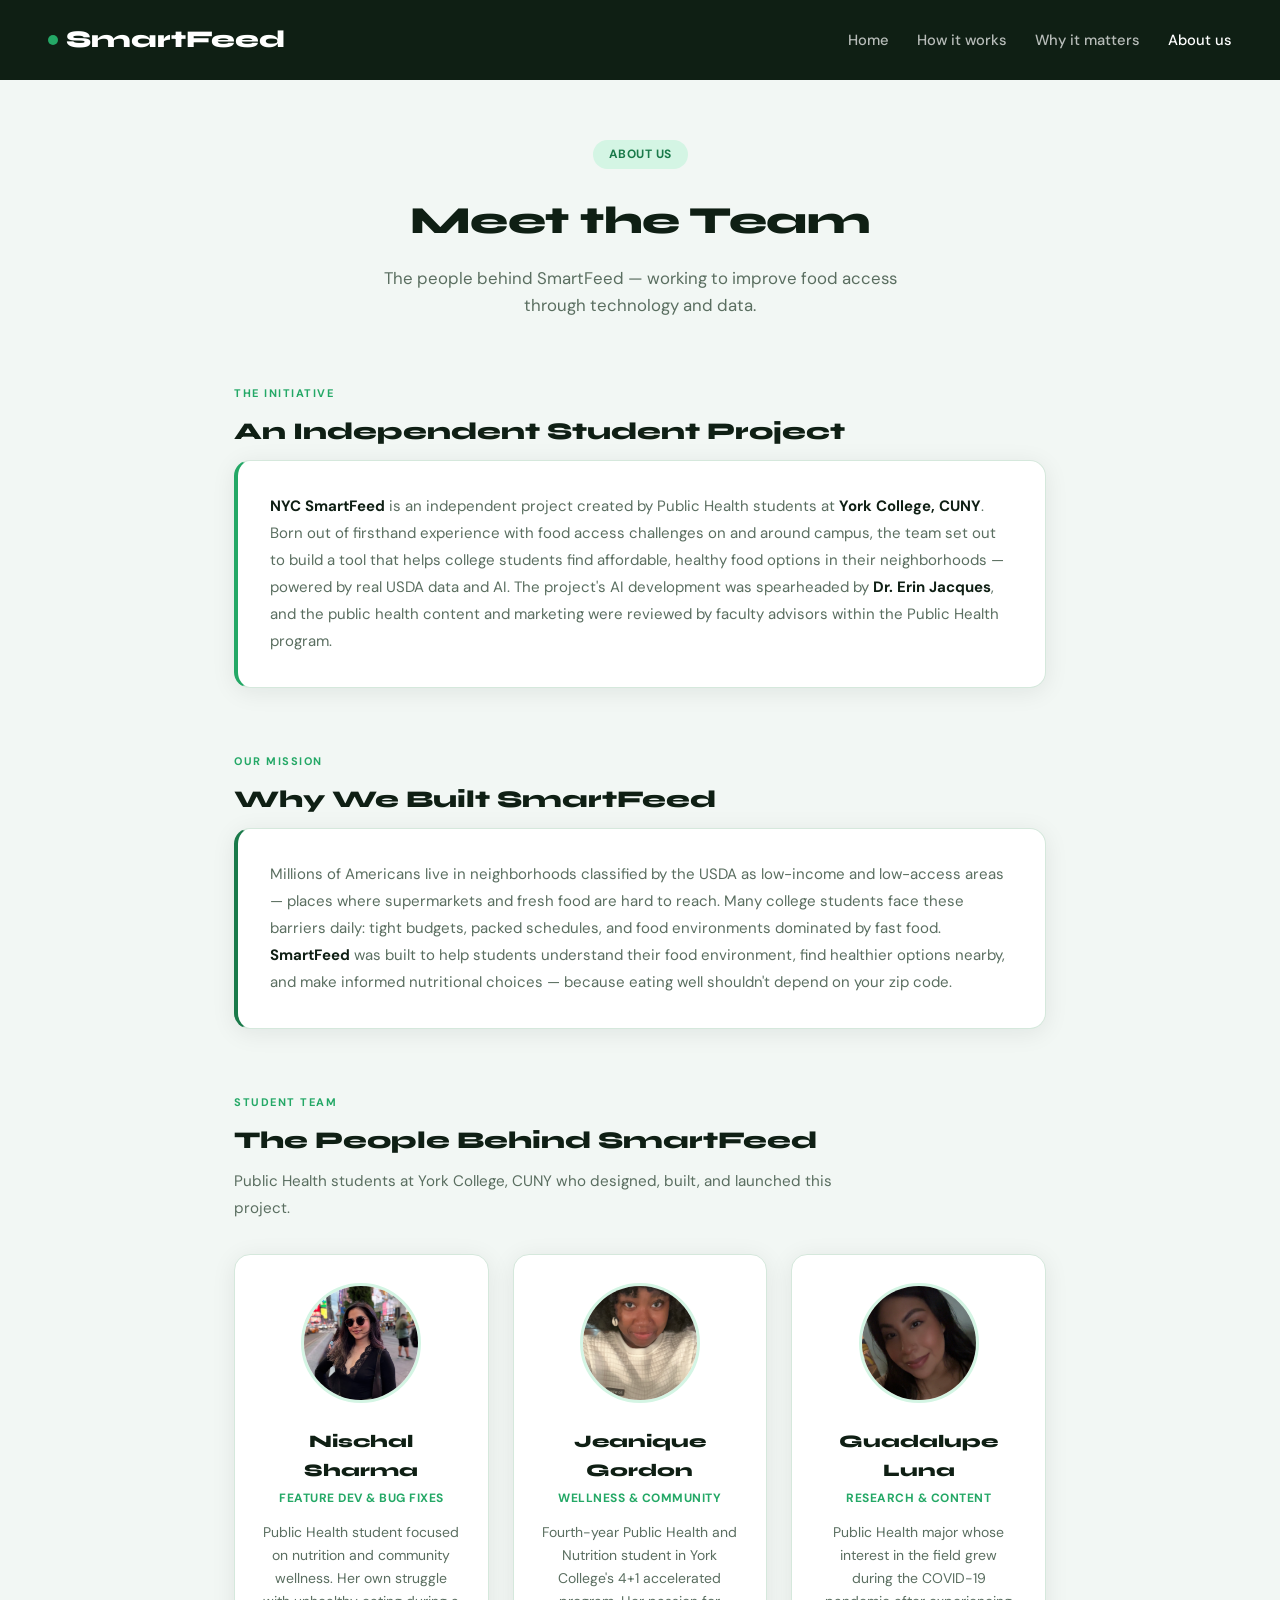
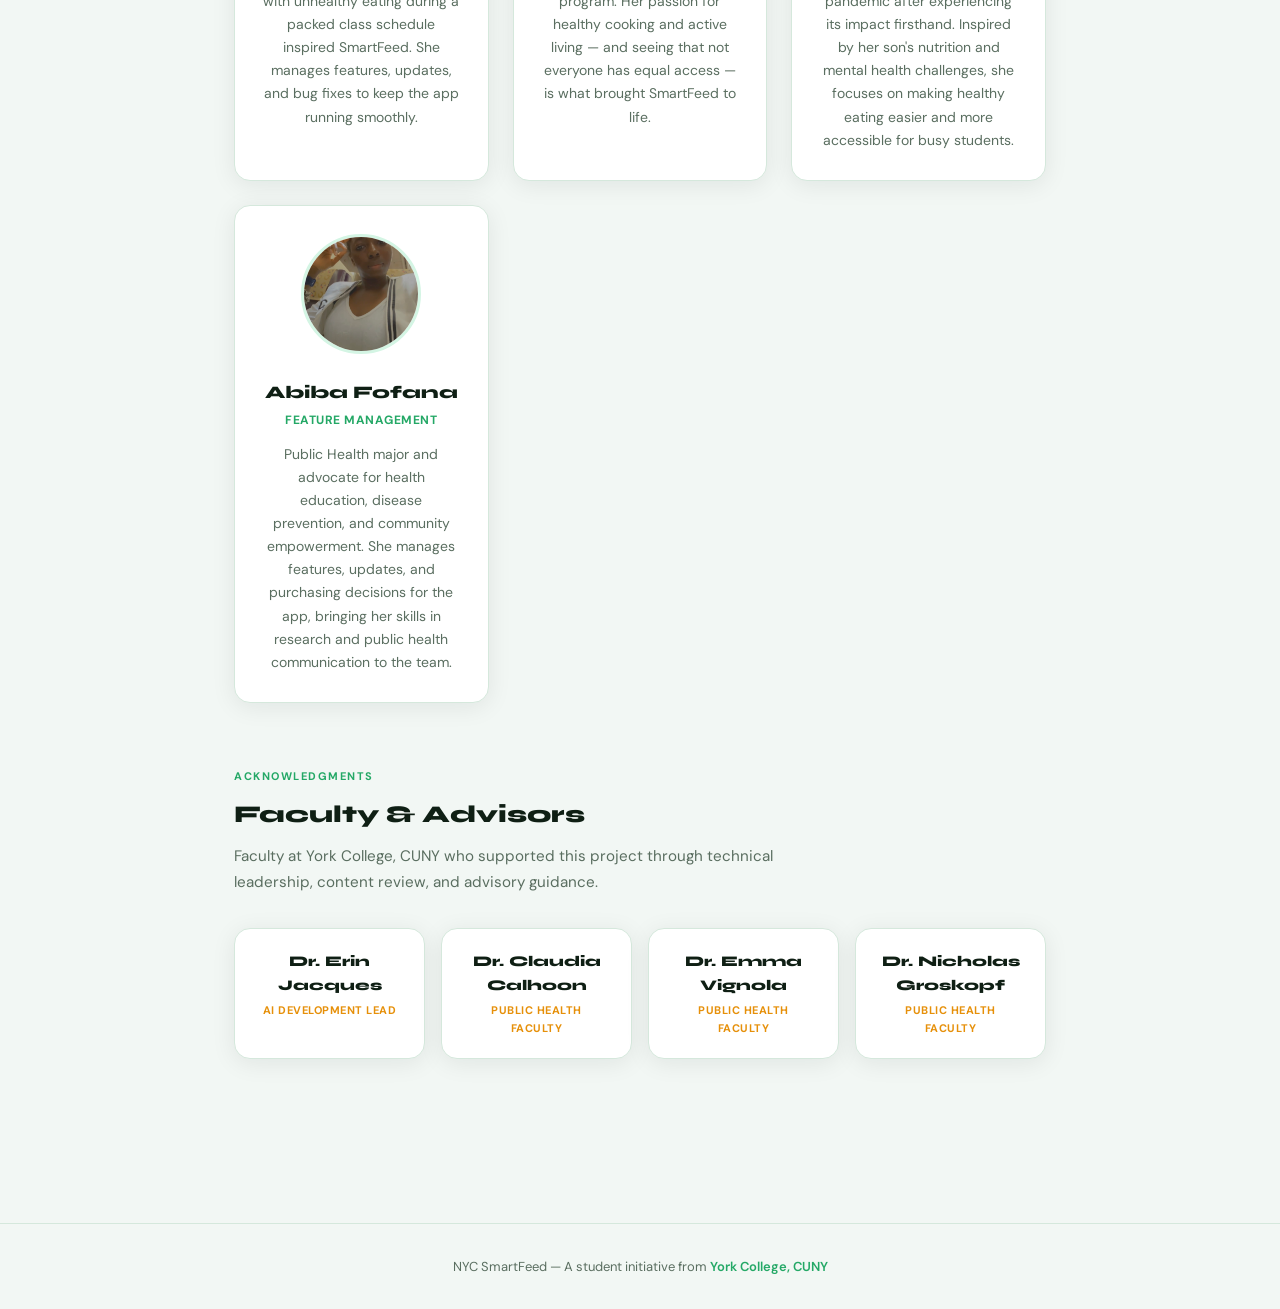
==== about.html @ b0055da5 "Add hamburger menu for mobile nav on all pages Nav links were hidden on mobile with no way to reach " ====
<!DOCTYPE html>
<html lang="en">
<head>
<meta charset="UTF-8">
<meta name="viewport" content="width=device-width, initial-scale=1.0">
<title>SmartFeed — About Us</title>
<link href="https://fonts.googleapis.com/css2?family=Syne:wght@700;800&family=DM+Sans:wght@400;500;600;700&display=swap" rel="stylesheet">
<style>
  :root {
    --g: #1a7a4a;
    --gl: #24a866;
    --gxl: #d4f5e4;
    --a: #e6900a;
    --al: #fff3d6;
    --ink: #0f1f14;
    --mist: #f2f7f4;
    --w: #fff;
    --border: #d5e8dc;
    --text-muted: #5a6e60;
    --radius: 16px;
    --sh: 0 4px 24px rgba(15,31,20,0.08);
  }
  * { margin: 0; padding: 0; box-sizing: border-box; }
  body {
    font-family: 'DM Sans', sans-serif;
    background: var(--mist);
    color: var(--ink);
    line-height: 1.65;
  }
  /* ── Nav bar (matches main app) ── */
  .about-nav {
    background: var(--ink);
    display: flex;
    align-items: center;
    justify-content: space-between;
    padding: 20px 48px;
  }
  .about-nav .logo {
    font-family: 'Syne', sans-serif;
    font-weight: 800;
    font-size: 1.5rem;
    color: #fff;
    text-decoration: none;
    display: flex;
    align-items: center;
    gap: 8px;
  }
  .about-nav .ldot {
    width: 10px;
    height: 10px;
    border-radius: 50%;
    background: var(--gl);
    display: inline-block;
  }
  .about-nav .navlinks {
    display: flex;
    gap: 28px;
  }
  .about-nav .navlinks a {
    color: rgba(255,255,255,0.7);
    text-decoration: none;
    font-size: 0.92rem;
    font-weight: 500;
    transition: color 0.2s;
  }
  .about-nav .navlinks a:hover,
  .about-nav .navlinks a.active {
    color: #fff;
  }
  /* ── Container ── */
  .container {
    max-width: 860px;
    margin: 0 auto;
    padding: 60px 24px 100px;
  }
  /* ── Header ── */
  .header {
    text-align: center;
    margin-bottom: 64px;
  }
  .header-badge {
    display: inline-block;
    background: var(--gxl);
    color: var(--g);
    font-size: 12px;
    font-weight: 700;
    padding: 5px 16px;
    border-radius: 20px;
    letter-spacing: 0.5px;
    margin-bottom: 20px;
    text-transform: uppercase;
  }
  .header h1 {
    font-family: 'Syne', sans-serif;
    font-size: 2.4rem;
    font-weight: 800;
    letter-spacing: -0.5px;
    margin-bottom: 12px;
    color: var(--ink);
  }
  .header p {
    color: var(--text-muted);
    font-size: 1.05rem;
    max-width: 560px;
    margin: 0 auto;
  }
  /* ── Section styles ── */
  .section-label {
    font-size: 11px;
    font-weight: 700;
    text-transform: uppercase;
    letter-spacing: 1.5px;
    color: var(--gl);
    margin-bottom: 10px;
  }
  .section-title {
    font-family: 'Syne', sans-serif;
    font-size: 1.5rem;
    font-weight: 800;
    margin-bottom: 8px;
    color: var(--ink);
  }
  .section-desc {
    color: var(--text-muted);
    font-size: 0.95rem;
    margin-bottom: 32px;
    max-width: 600px;
    line-height: 1.75;
  }
  section { margin-bottom: 64px; }
  /* ── Info boxes ── */
  .initiative-box, .mission-box {
    background: var(--w);
    border: 1px solid var(--border);
    border-radius: var(--radius);
    padding: 32px;
    box-shadow: var(--sh);
  }
  .initiative-box { border-left: 4px solid var(--gl); }
  .mission-box { border-left: 4px solid var(--g); }
  .initiative-box p, .mission-box p {
    font-size: 15px;
    line-height: 1.8;
    color: var(--text-muted);
  }
  .initiative-box p strong, .mission-box p strong {
    color: var(--ink);
  }
  /* ── Team grid ── */
  .team-grid {
    display: grid;
    grid-template-columns: repeat(auto-fill, minmax(240px, 1fr));
    gap: 24px;
  }
  .team-card {
    background: var(--w);
    border: 1px solid var(--border);
    border-radius: var(--radius);
    padding: 28px;
    text-align: center;
    box-shadow: var(--sh);
    transition: transform 0.2s, box-shadow 0.2s;
  }
  .team-card:hover {
    transform: translateY(-3px);
    box-shadow: 0 8px 32px rgba(15,31,20,0.12);
  }
  .team-photo {
    width: 120px;
    height: 120px;
    border-radius: 50%;
    object-fit: cover;
    border: 3px solid var(--gxl);
    margin-bottom: 16px;
    background: var(--mist);
  }
  .team-name {
    font-family: 'Syne', sans-serif;
    font-size: 1.1rem;
    font-weight: 800;
    margin-bottom: 4px;
    color: var(--ink);
  }
  .team-role {
    font-size: 12px;
    color: var(--gl);
    text-transform: uppercase;
    letter-spacing: 0.5px;
    font-weight: 700;
    margin-bottom: 12px;
  }
  .team-bio {
    font-size: 14px;
    color: var(--text-muted);
    line-height: 1.65;
  }
  /* ── Advisors grid ── */
  .advisors-grid {
    display: grid;
    grid-template-columns: repeat(auto-fill, minmax(180px, 1fr));
    gap: 16px;
  }
  .advisor-card {
    background: var(--w);
    border: 1px solid var(--border);
    border-radius: var(--radius);
    padding: 20px 24px;
    text-align: center;
    box-shadow: var(--sh);
  }
  .advisor-name {
    font-family: 'Syne', sans-serif;
    font-size: 0.92rem;
    font-weight: 800;
    margin-bottom: 4px;
    color: var(--ink);
  }
  .advisor-role {
    font-size: 11px;
    color: var(--a);
    text-transform: uppercase;
    letter-spacing: 0.5px;
    font-weight: 700;
  }
  /* ── Footer ── */
  .about-footer {
    text-align: center;
    padding: 32px 24px;
    color: var(--text-muted);
    font-size: 13px;
    border-top: 1px solid var(--border);
  }
  .about-footer a {
    color: var(--gl);
    text-decoration: none;
    font-weight: 600;
  }
  .about-footer a:hover { text-decoration: underline; }
  /* ── Hamburger ── */
  .hamburger {
    display: none;
    background: none;
    border: none;
    cursor: pointer;
    padding: 6px;
    flex-direction: column;
    gap: 5px;
    z-index: 100;
  }
  .hamburger span {
    display: block;
    width: 24px;
    height: 2px;
    background: #fff;
    border-radius: 2px;
    transition: transform 0.3s, opacity 0.3s;
  }
  .hamburger.open span:nth-child(1) { transform: translateY(7px) rotate(45deg); }
  .hamburger.open span:nth-child(2) { opacity: 0; }
  .hamburger.open span:nth-child(3) { transform: translateY(-7px) rotate(-45deg); }
  /* ── Responsive ── */
  @media (max-width: 640px) {
    .about-nav { padding: 16px 20px; flex-wrap: wrap; }
    .hamburger { display: flex; }
    .about-nav .navlinks {
      display: none;
      width: 100%;
      order: 10;
      flex-direction: column;
      gap: 16px;
      padding: 16px 0 8px;
    }
    .about-nav .navlinks.open { display: flex; }
    .about-nav .navlinks a { font-size: 0.95rem; }
    .header h1 { font-size: 1.8rem; }
    .team-grid { grid-template-columns: 1fr; }
    .advisors-grid { grid-template-columns: 1fr 1fr; }
    .initiative-box, .mission-box { padding: 20px; }
  }
</style>
</head>
<body>

<!-- ══════ NAV BAR ══════ -->
<nav class="about-nav">
  <a href="/" class="logo"><span class="ldot"></span>SmartFeed</a>
  <button class="hamburger" onclick="this.classList.toggle('open');this.parentElement.querySelector('.navlinks').classList.toggle('open')" aria-label="Menu">
    <span></span><span></span><span></span>
  </button>
  <div class="navlinks">
    <a href="/">Home</a>
    <a href="/#how">How it works</a>
    <a href="/#why">Why it matters</a>
    <a href="/about" class="active">About us</a>
  </div>
</nav>

<div class="container">
  <!-- ══════ HEADER ══════ -->
  <div class="header">
    <div class="header-badge">About Us</div>
    <h1>Meet the Team</h1>
    <p>The people behind SmartFeed — working to improve food access through technology and data.</p>
  </div>

  <!-- ══════ ABOUT ══════ -->
  <section>
    <div class="section-label">The Initiative</div>
    <div class="section-title">An Independent Student Project</div>
    <div class="initiative-box">
      <p><strong>NYC SmartFeed</strong> is an independent project created by Public Health students at <strong>York College, CUNY</strong>. Born out of firsthand experience with food access challenges on and around campus, the team set out to build a tool that helps college students find affordable, healthy food options in their neighborhoods &mdash; powered by real USDA data and AI. The project's AI development was spearheaded by <strong>Dr. Erin Jacques</strong>, and the public health content and marketing were reviewed by faculty advisors within the Public Health program.</p>
    </div>
  </section>

  <!-- ══════ MISSION ══════ -->
  <section>
    <div class="section-label">Our Mission</div>
    <div class="section-title">Why We Built SmartFeed</div>
    <div class="mission-box">
      <p>Millions of Americans live in neighborhoods classified by the USDA as low-income and low-access areas &mdash; places where supermarkets and fresh food are hard to reach. Many college students face these barriers daily: tight budgets, packed schedules, and food environments dominated by fast food. <strong>SmartFeed</strong> was built to help students understand their food environment, find healthier options nearby, and make informed nutritional choices &mdash; because eating well shouldn't depend on your zip code.</p>
    </div>
  </section>

  <!-- ══════ STUDENT TEAM ══════ -->
  <section>
    <div class="section-label">Student Team</div>
    <div class="section-title">The People Behind SmartFeed</div>
    <div class="section-desc">Public Health students at York College, CUNY who designed, built, and launched this project.</div>

    <div class="team-grid">
      <!-- Nischal Sharma -->
      <div class="team-card">
        <img src="/images/team-nischal.jpeg" alt="Nischal Sharma" class="team-photo">
        <div class="team-name">Nischal Sharma</div>
        <div class="team-role">Feature Dev &amp; Bug Fixes</div>
        <div class="team-bio">Public Health student focused on nutrition and community wellness. Her own struggle with unhealthy eating during a packed class schedule inspired SmartFeed. She manages features, updates, and bug fixes to keep the app running smoothly.</div>
      </div>

      <!-- Jeanique Gordon -->
      <div class="team-card">
        <img src="/images/team-jeanique.jpeg" alt="Jeanique Gordon" class="team-photo">
        <div class="team-name">Jeanique Gordon</div>
        <div class="team-role">Wellness &amp; Community</div>
        <div class="team-bio">Fourth-year Public Health and Nutrition student in York College's 4+1 accelerated program. Her passion for healthy cooking and active living &mdash; and seeing that not everyone has equal access &mdash; is what brought SmartFeed to life.</div>
      </div>

      <!-- Guadalupe Luna -->
      <div class="team-card">
        <img src="/images/team-guadalupe.jpg" alt="Guadalupe Luna" class="team-photo">
        <div class="team-name">Guadalupe Luna</div>
        <div class="team-role">Research &amp; Content</div>
        <div class="team-bio">Public Health major whose interest in the field grew during the COVID-19 pandemic after experiencing its impact firsthand. Inspired by her son's nutrition and mental health challenges, she focuses on making healthy eating easier and more accessible for busy students.</div>
      </div>

      <!-- Abiba Fofana -->
      <div class="team-card">
        <img src="/images/team-abiba.jpg" alt="Abiba Fofana" class="team-photo">
        <div class="team-name">Abiba Fofana</div>
        <div class="team-role">Feature Management</div>
        <div class="team-bio">Public Health major and advocate for health education, disease prevention, and community empowerment. She manages features, updates, and purchasing decisions for the app, bringing her skills in research and public health communication to the team.</div>
      </div>
    </div>
  </section>

  <!-- ══════ ADVISORS ══════ -->
  <section>
    <div class="section-label">Acknowledgments</div>
    <div class="section-title">Faculty &amp; Advisors</div>
    <div class="section-desc">Faculty at York College, CUNY who supported this project through technical leadership, content review, and advisory guidance.</div>

    <div class="advisors-grid">
      <div class="advisor-card">
        <div class="advisor-name">Dr. Erin Jacques</div>
        <div class="advisor-role">AI Development Lead</div>
      </div>
      <div class="advisor-card">
        <div class="advisor-name">Dr. Claudia Calhoon</div>
        <div class="advisor-role">Public Health Faculty</div>
      </div>
      <div class="advisor-card">
        <div class="advisor-name">Dr. Emma Vignola</div>
        <div class="advisor-role">Public Health Faculty</div>
      </div>
      <div class="advisor-card">
        <div class="advisor-name">Dr. Nicholas Groskopf</div>
        <div class="advisor-role">Public Health Faculty</div>
      </div>
    </div>
  </section>
</div>

<footer class="about-footer">
  <p>NYC SmartFeed &mdash; A student initiative from <a href="https://www.york.cuny.edu" target="_blank">York College, CUNY</a></p>
</footer>

</body>
</html>
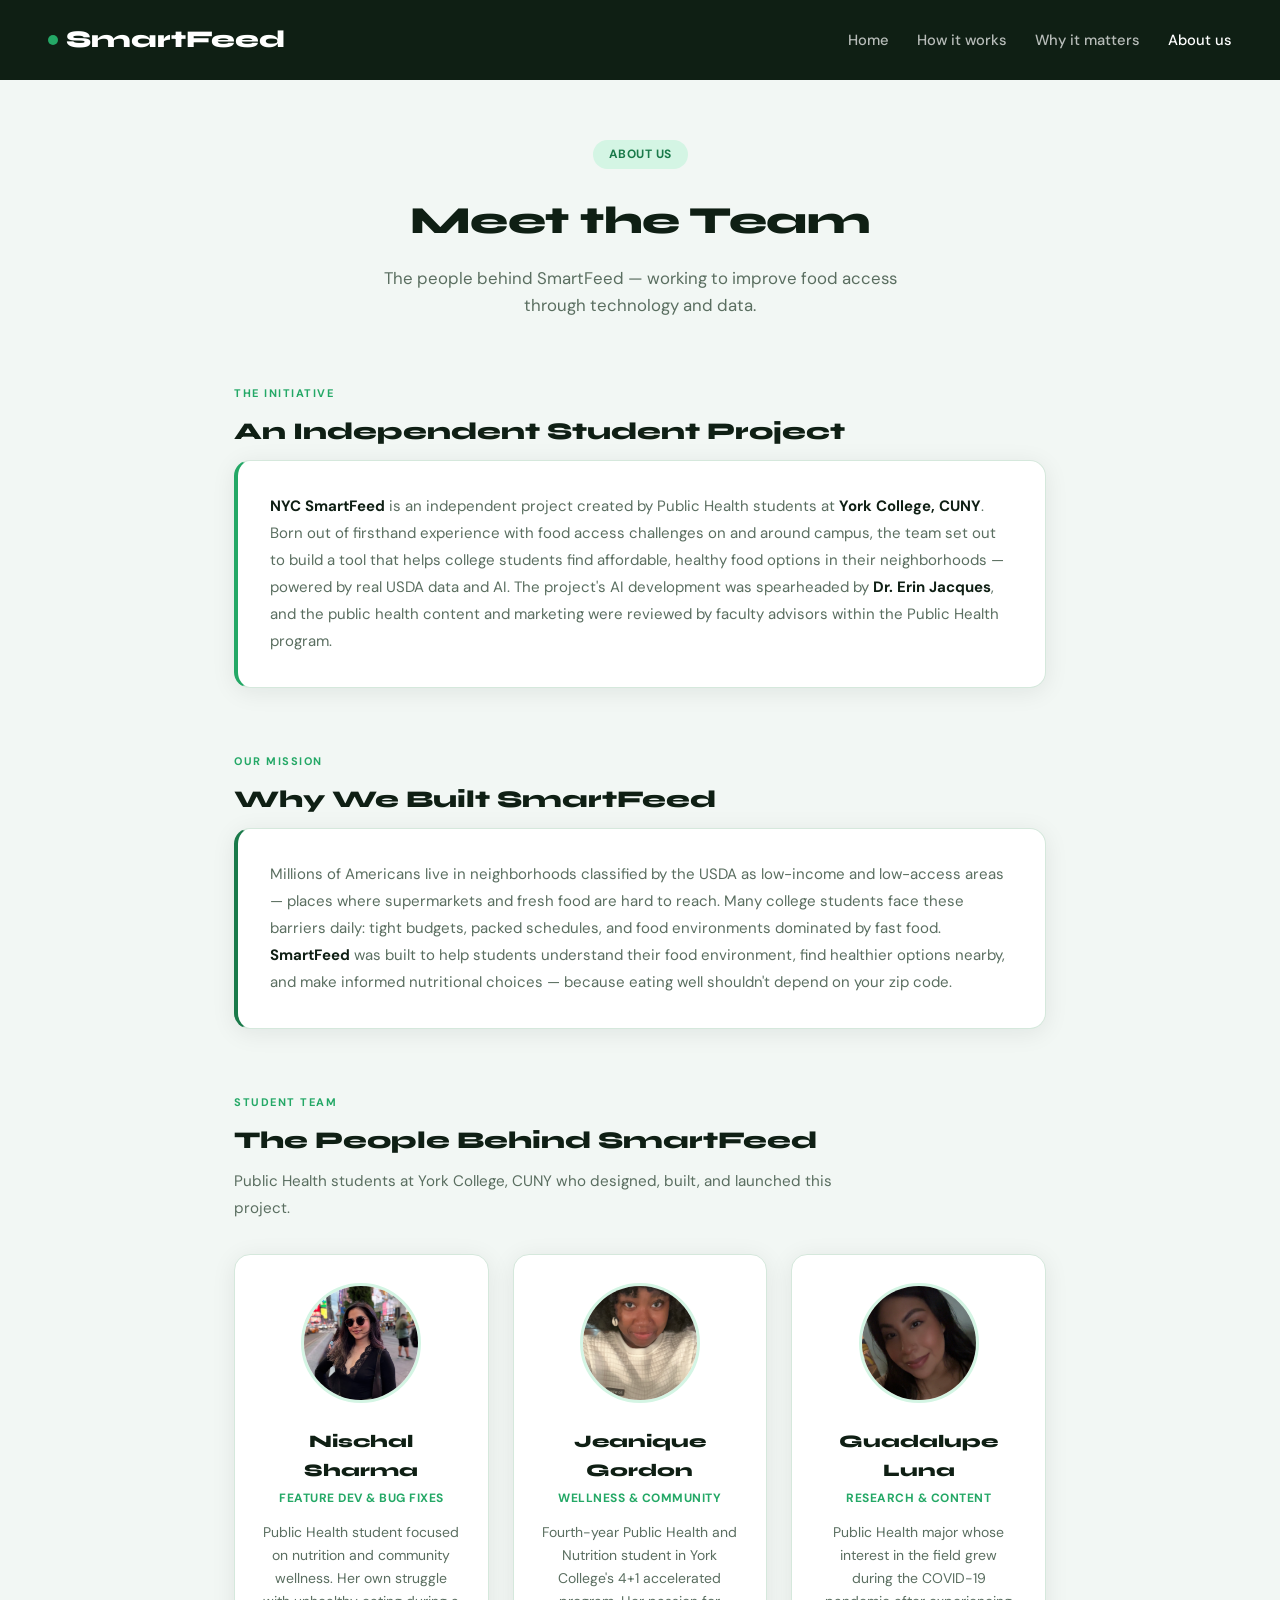
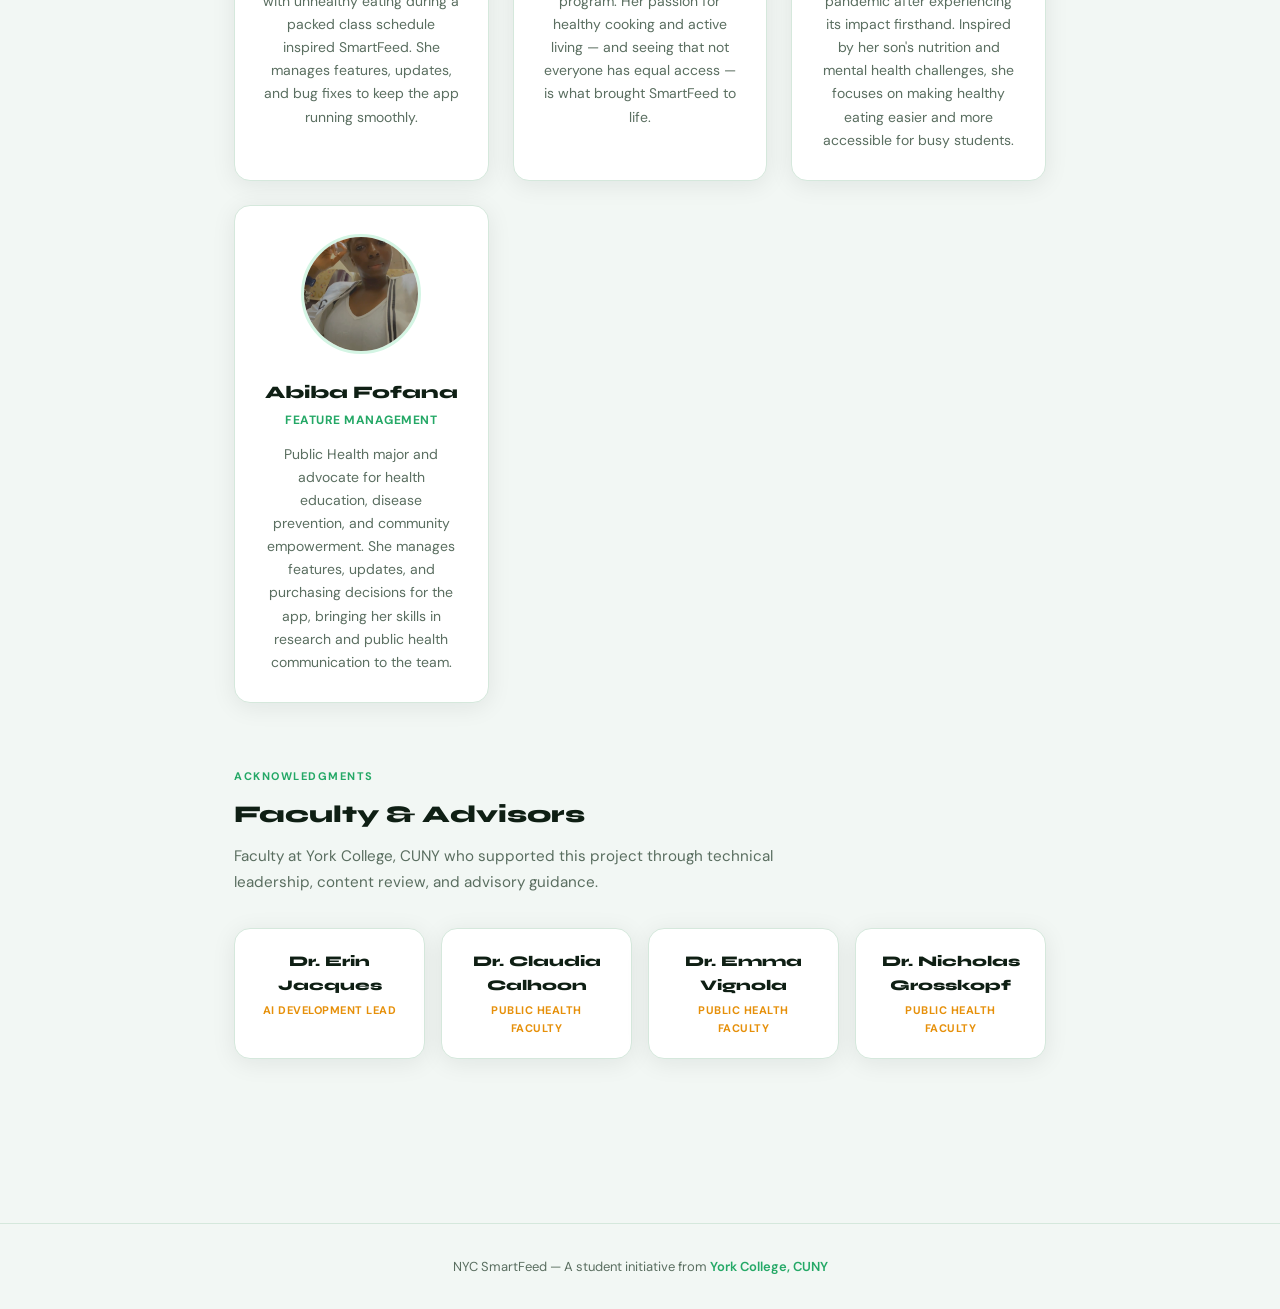
==== commit deb5660b: "Fix spelling: Groskopf → Grosskopf (two S's) Co-Authored-By: Claude Opus 4.6 <noreply@anthropic.com>" ====
--- a/about.html
+++ b/about.html
@@ -382,7 +382,7 @@
         <div class="advisor-role">Public Health Faculty</div>
       </div>
       <div class="advisor-card">
-        <div class="advisor-name">Dr. Nicholas Groskopf</div>
+        <div class="advisor-name">Dr. Nicholas Grosskopf</div>
         <div class="advisor-role">Public Health Faculty</div>
       </div>
     </div>
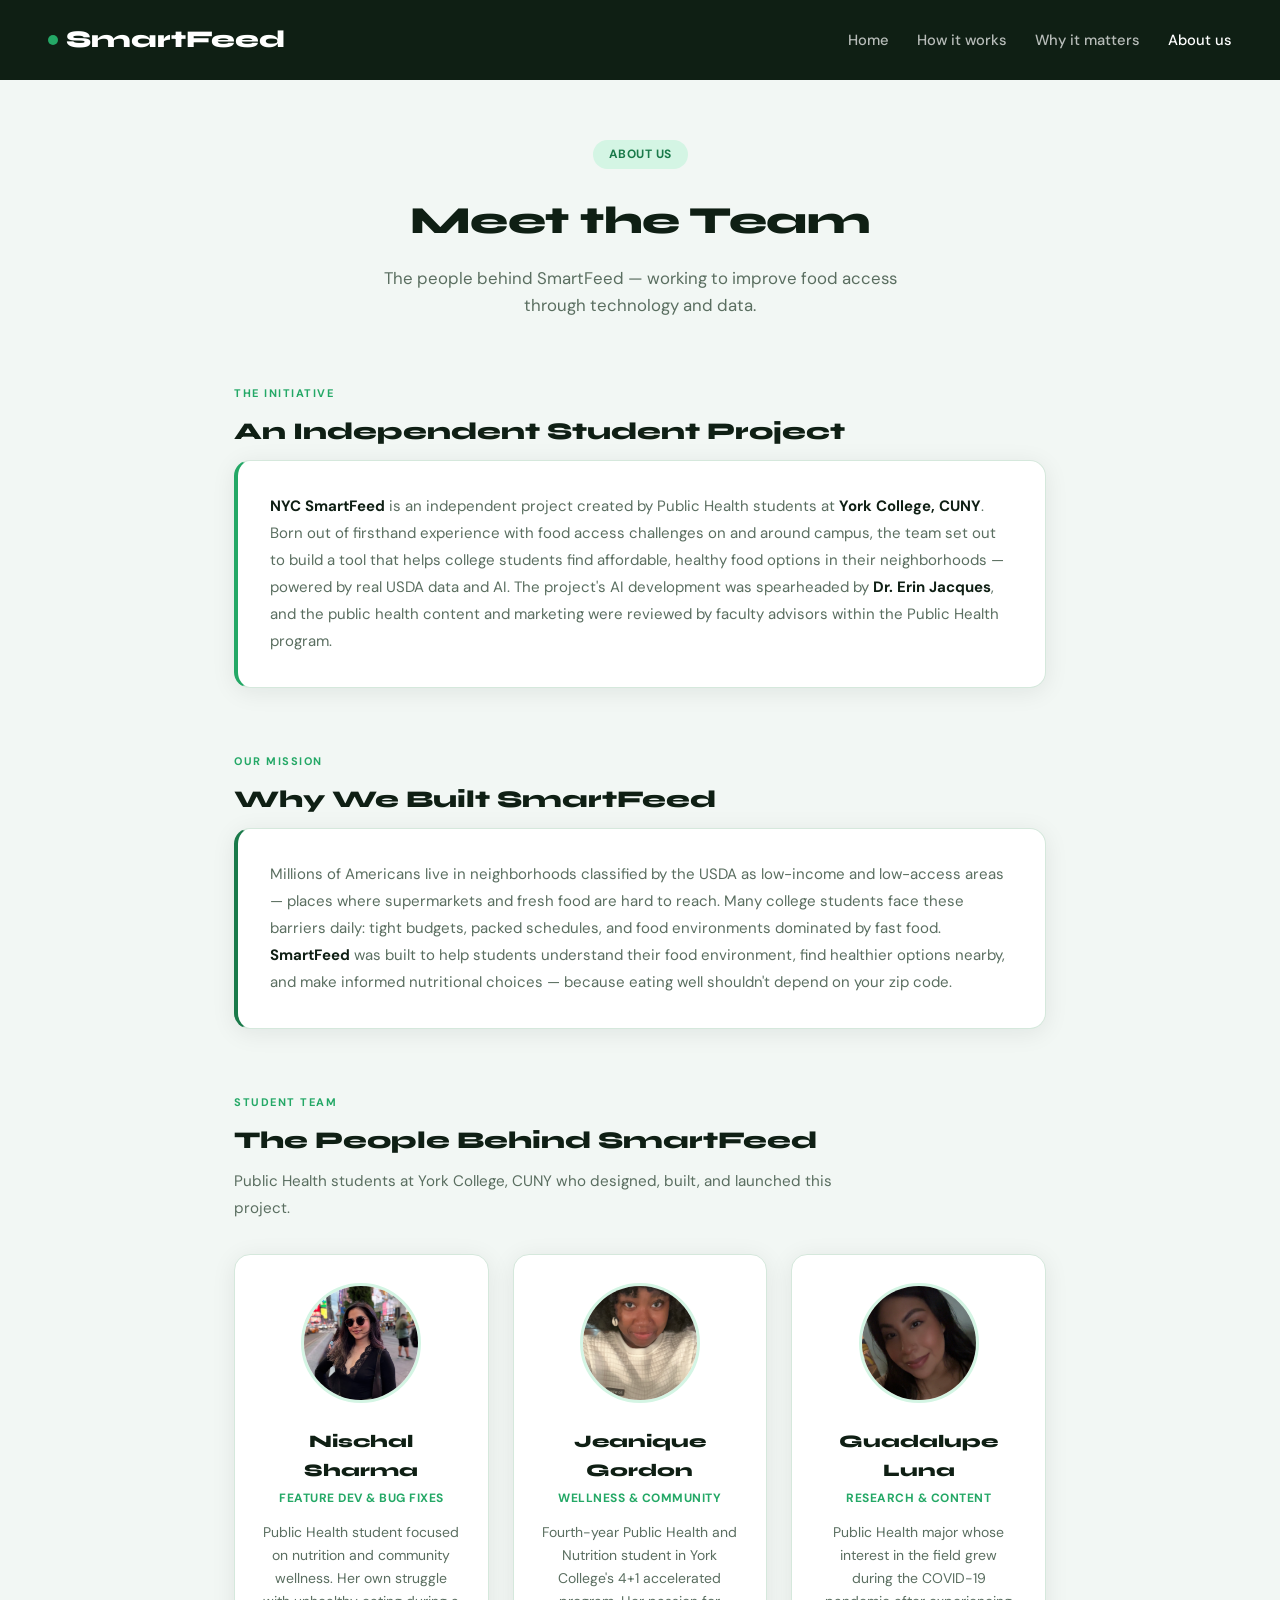
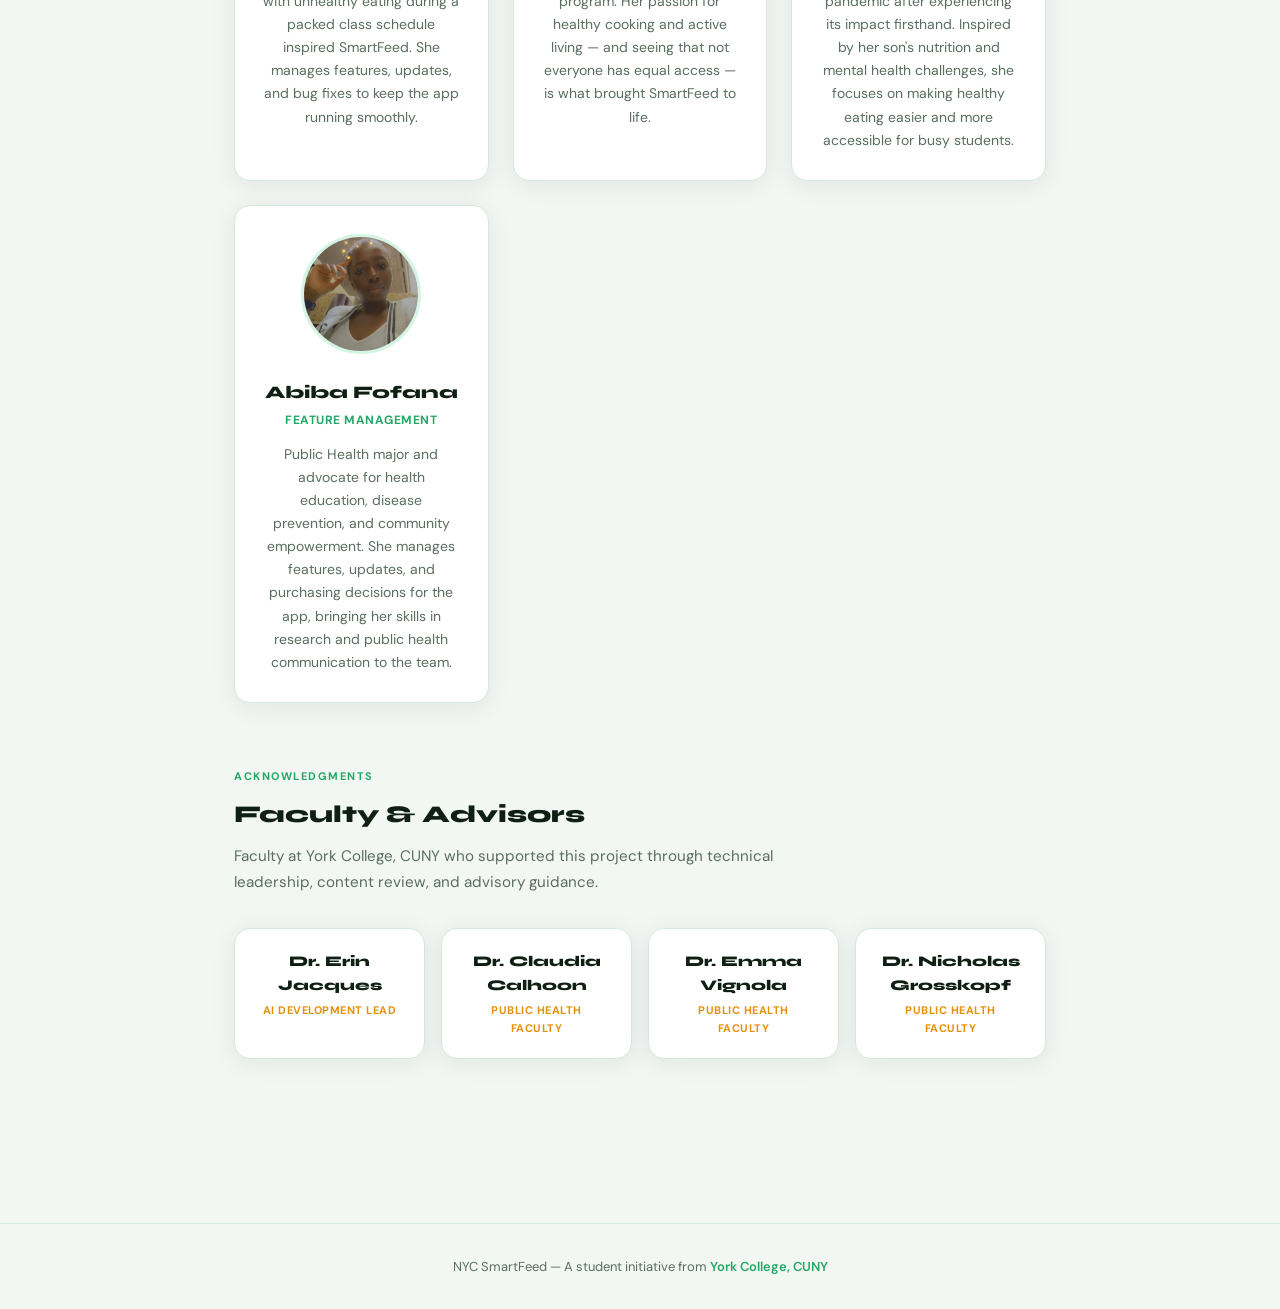
==== commit 1df21210: "Adjust Abiba's photo crop to show top of head Shift object-position upward so the circular crop does" ====
--- a/about.html
+++ b/about.html
@@ -354,7 +354,7 @@
 
       <!-- Abiba Fofana -->
       <div class="team-card">
-        <img src="/images/team-abiba.jpg" alt="Abiba Fofana" class="team-photo">
+        <img src="/images/team-abiba.jpg" alt="Abiba Fofana" class="team-photo" style="object-position:center 15%">
         <div class="team-name">Abiba Fofana</div>
         <div class="team-role">Feature Management</div>
         <div class="team-bio">Public Health major and advocate for health education, disease prevention, and community empowerment. She manages features, updates, and purchasing decisions for the app, bringing her skills in research and public health communication to the team.</div>
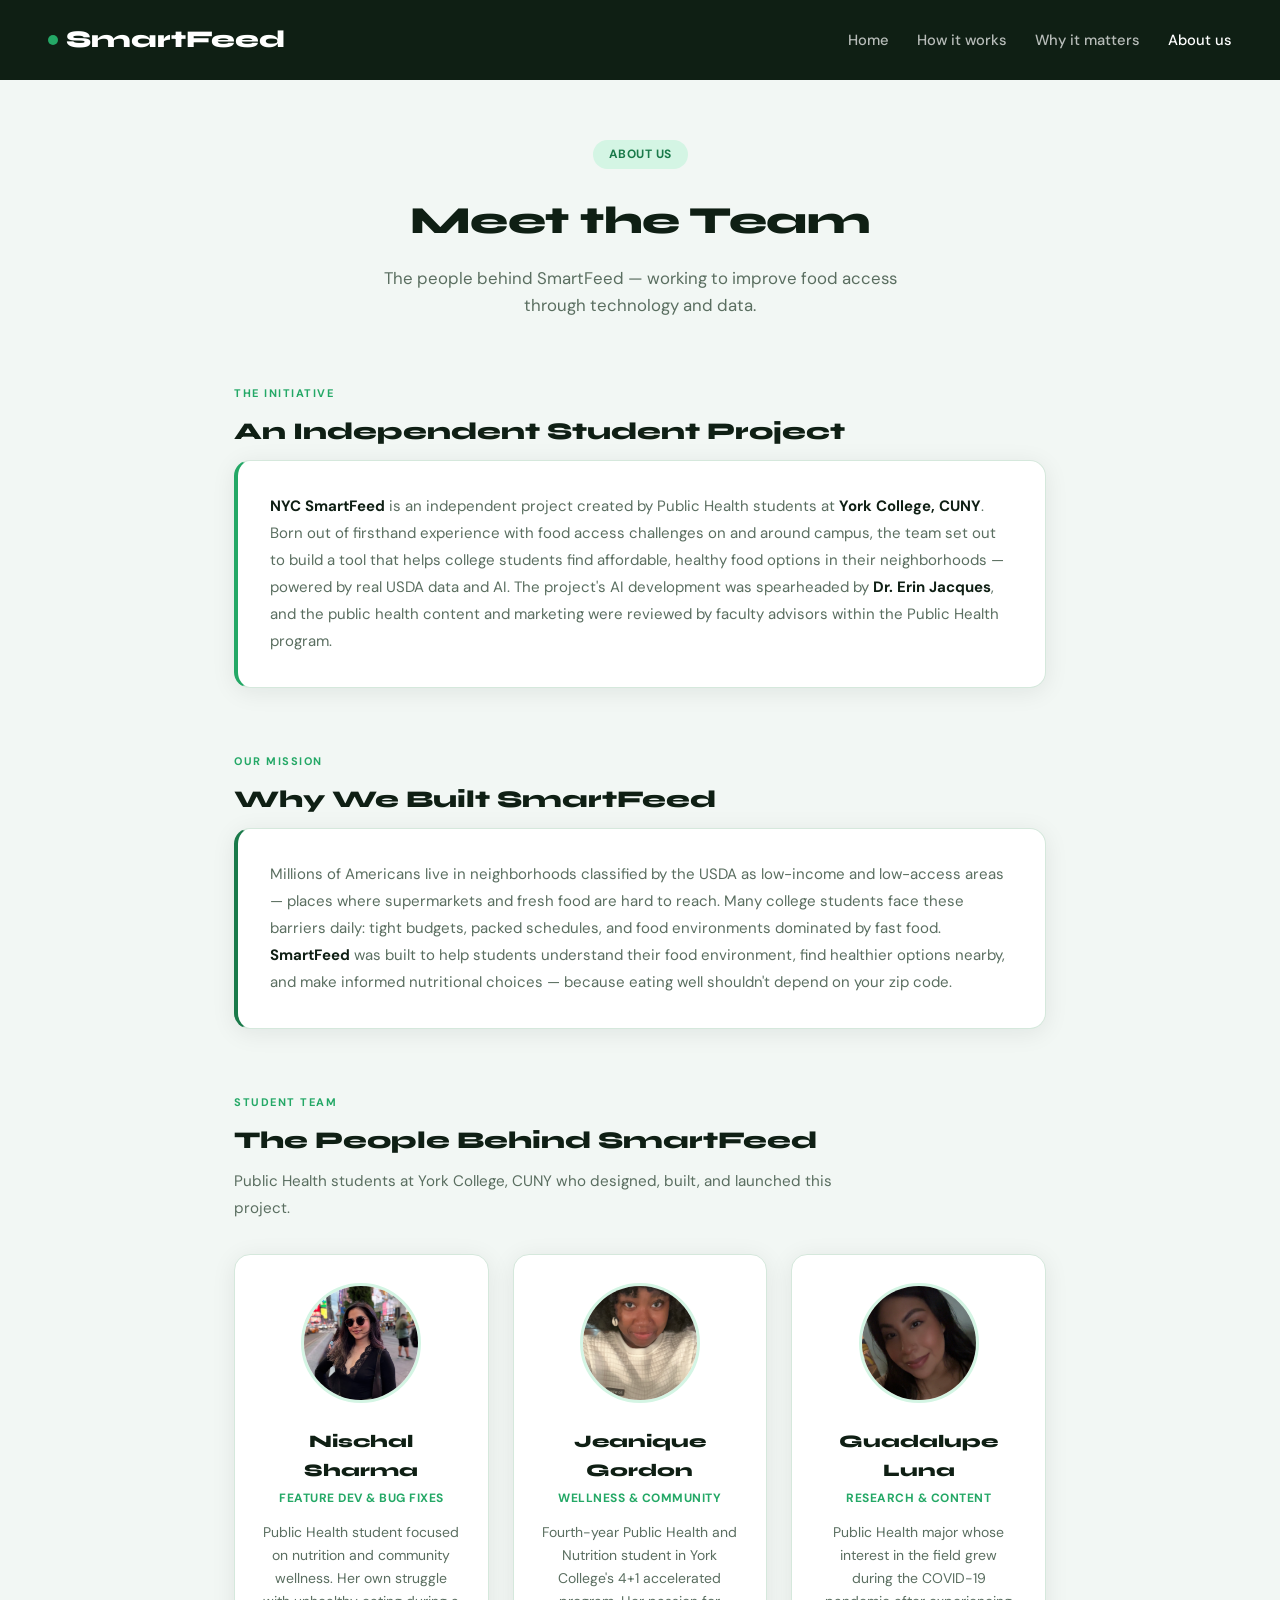
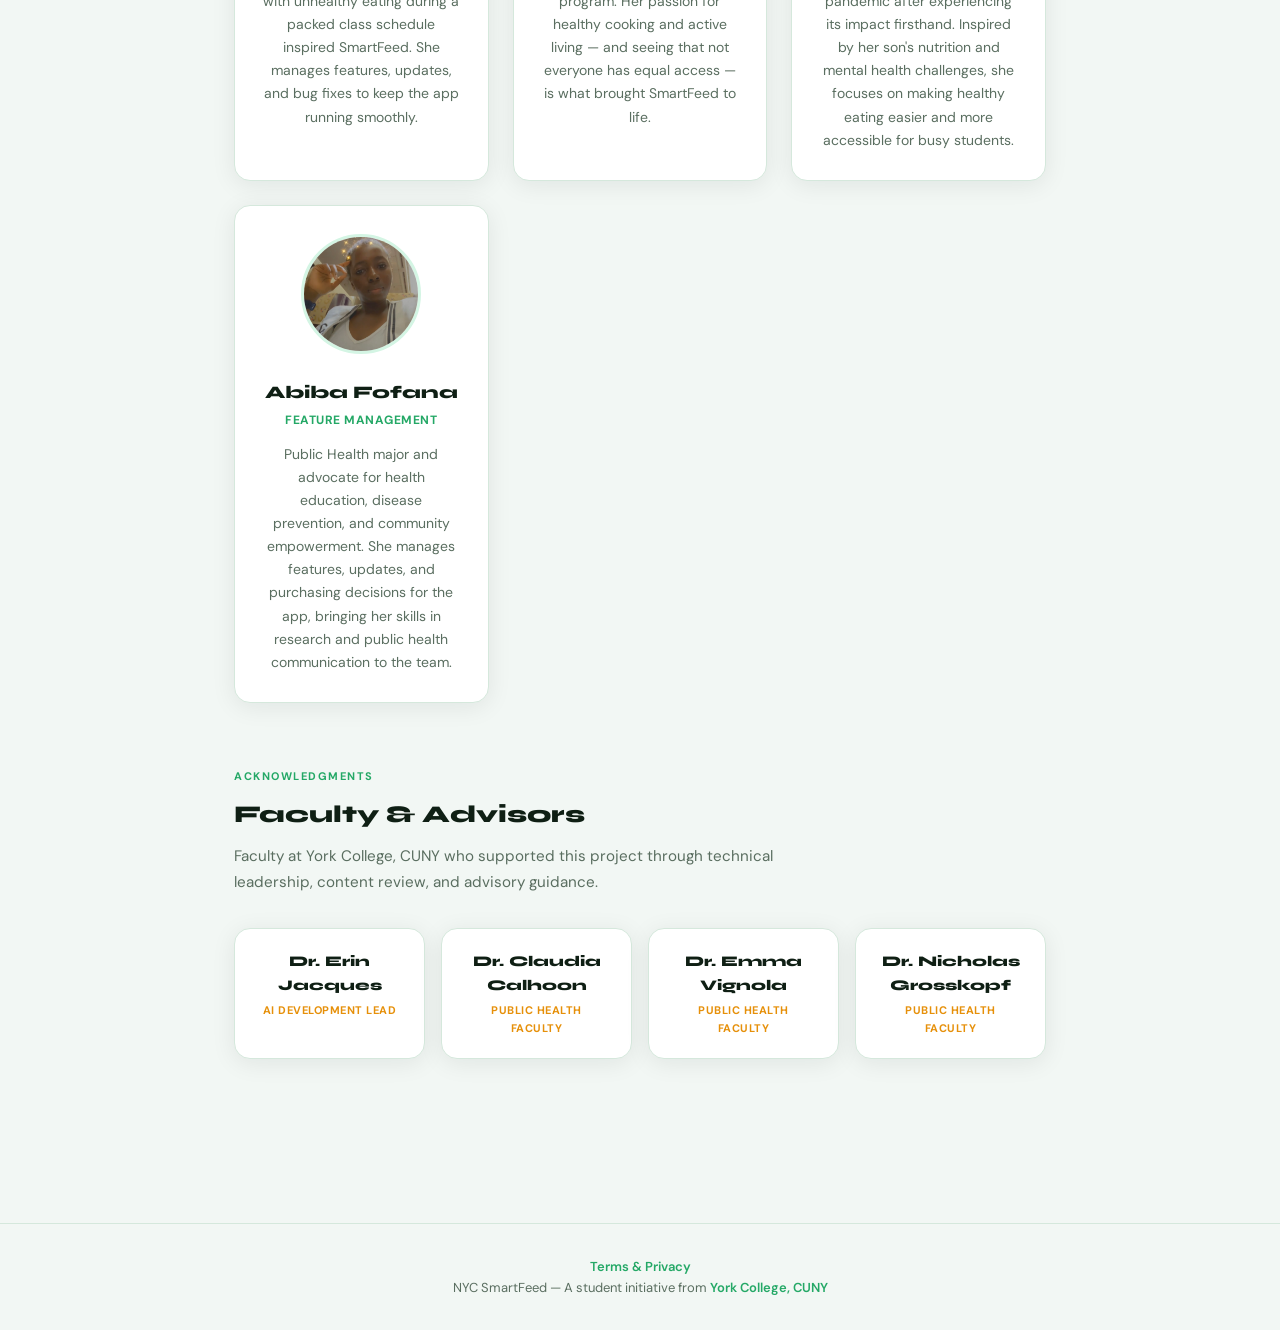
==== commit b8daabb2: "Add Terms of Service & Privacy Policy page with signup consent Create combined Terms & Privacy page " ====
--- a/about.html
+++ b/about.html
@@ -4,6 +4,15 @@
 <meta charset="UTF-8">
 <meta name="viewport" content="width=device-width, initial-scale=1.0">
 <title>SmartFeed — About Us</title>
+<meta name="description" content="Meet the student team behind SmartFeed — a food access tool built by Public Health students at York College, CUNY."/>
+<meta property="og:title" content="SmartFeed — Meet the Team"/>
+<meta property="og:description" content="Meet the student team behind SmartFeed — a food access tool built by Public Health students at York College, CUNY."/>
+<meta property="og:image" content="https://smartfeed.nyc/images/og-image.png"/>
+<meta property="og:url" content="https://smartfeed.nyc/about"/>
+<meta property="og:type" content="website"/>
+<meta name="twitter:card" content="summary_large_image"/>
+<meta name="twitter:image" content="https://smartfeed.nyc/images/og-image.png"/>
+<link rel="icon" type="image/svg+xml" href="/images/favicon.svg"/>
 <link href="https://fonts.googleapis.com/css2?family=Syne:wght@700;800&family=DM+Sans:wght@400;500;600;700&display=swap" rel="stylesheet">
 <style>
   :root {
@@ -390,6 +399,7 @@
 </div>
 
 <footer class="about-footer">
+  <p><a href="/terms">Terms & Privacy</a></p>
   <p>NYC SmartFeed &mdash; A student initiative from <a href="https://www.york.cuny.edu" target="_blank">York College, CUNY</a></p>
 </footer>
 
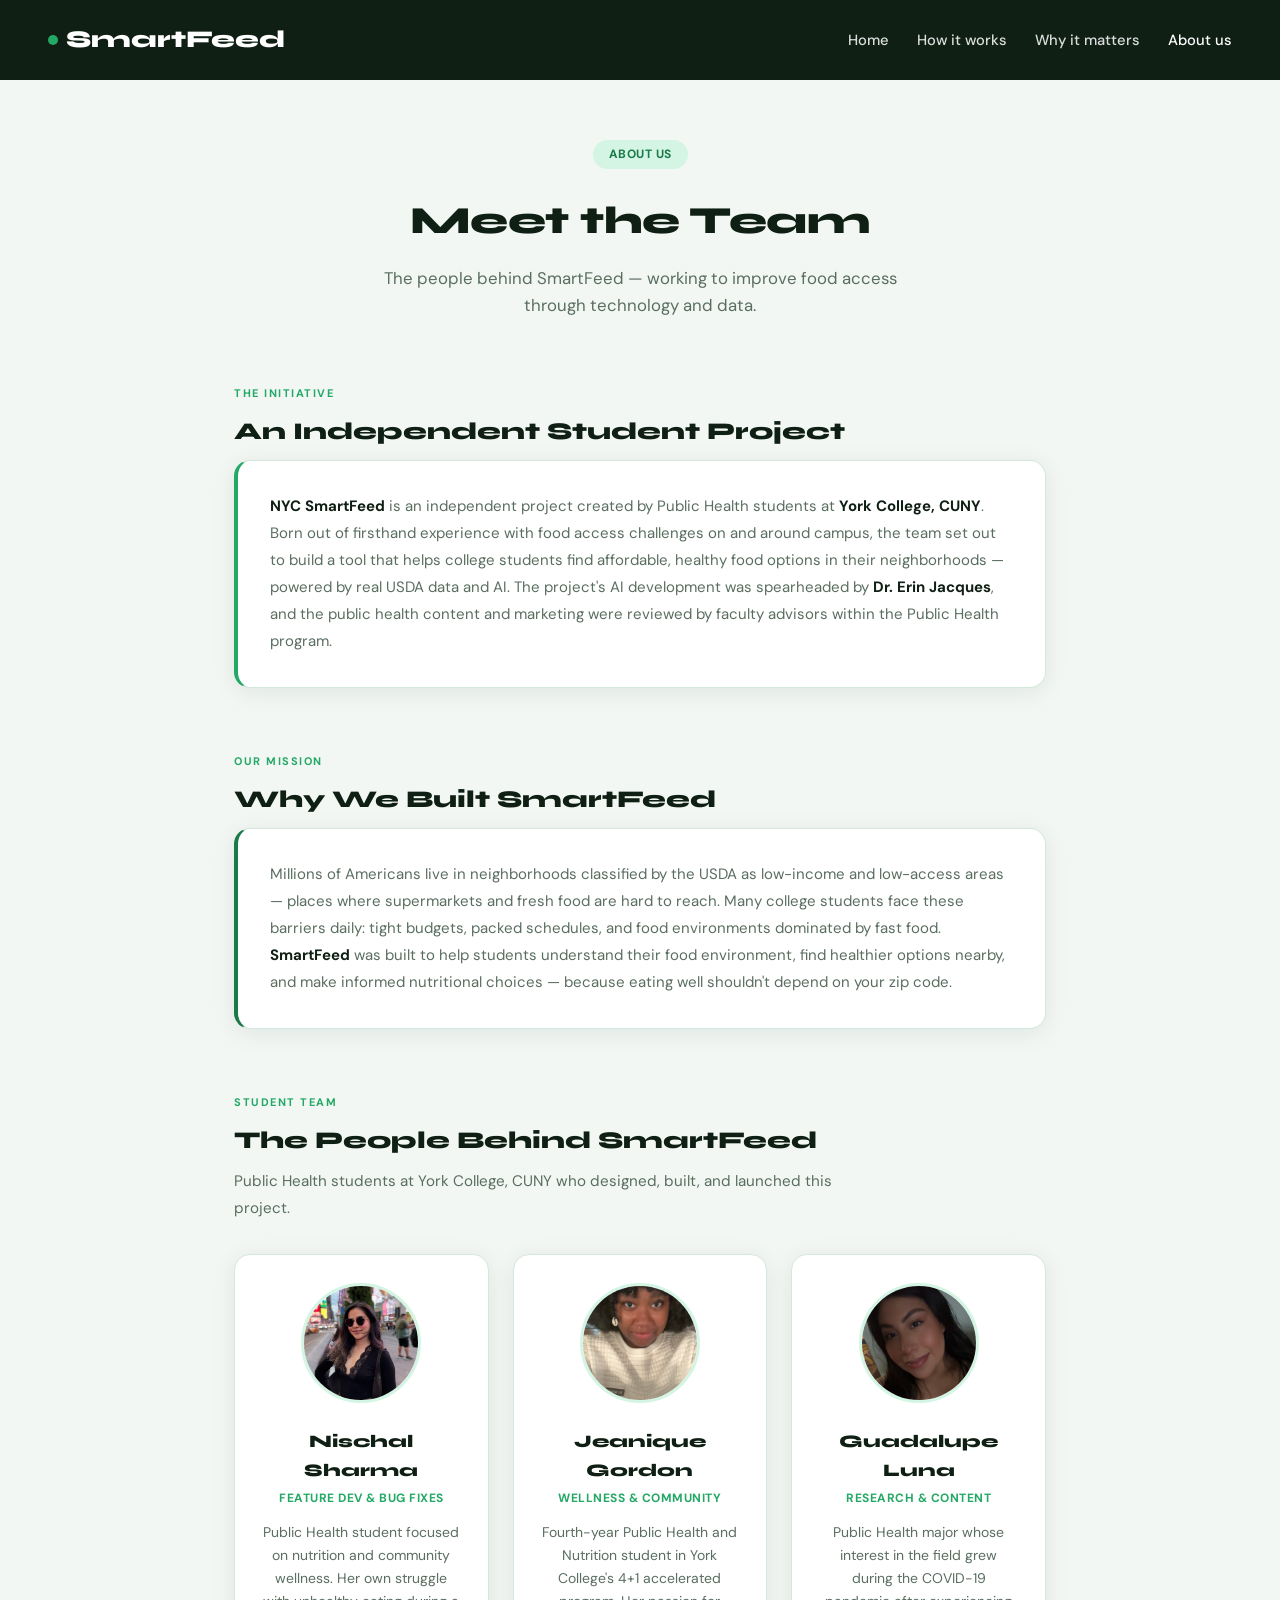
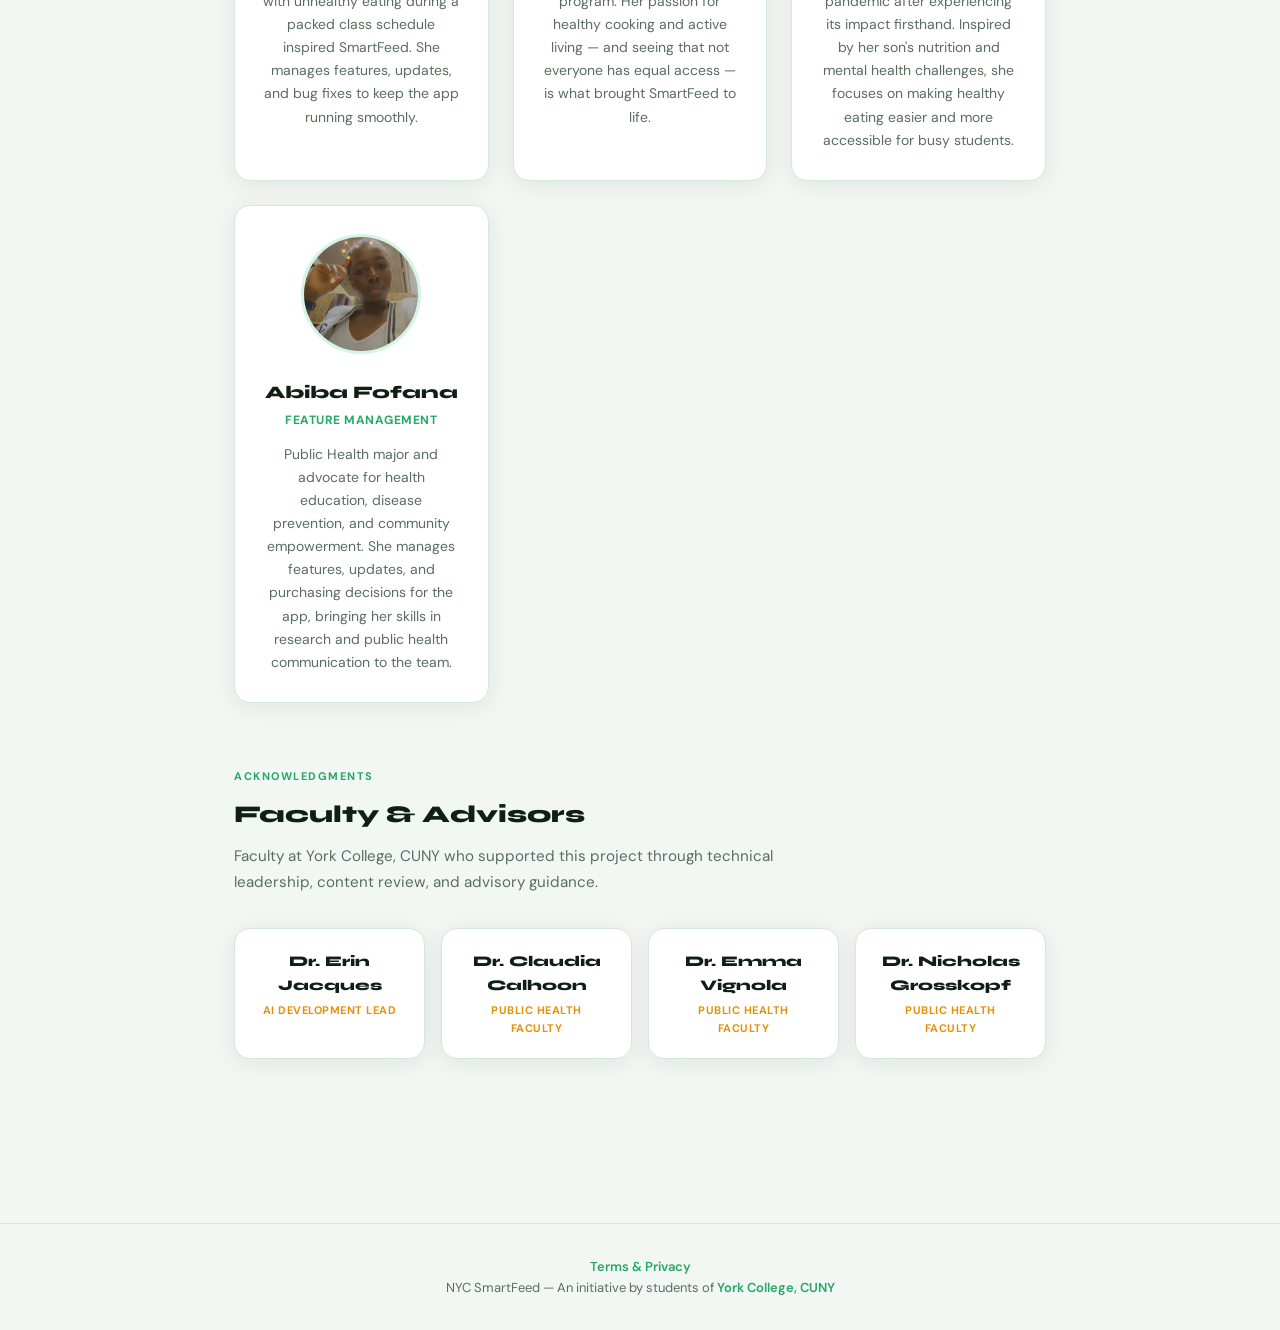
==== commit 42bedde4: "Add WCAG 2.1 AA accessibility compliance across all pages - Add skip-to-main-content links on all pa" ====
--- a/about.html
+++ b/about.html
@@ -66,7 +66,7 @@
     gap: 28px;
   }
   .about-nav .navlinks a {
-    color: rgba(255,255,255,0.7);
+    color: rgba(255,255,255,0.85);
     text-decoration: none;
     font-size: 0.92rem;
     font-weight: 500;
@@ -267,6 +267,25 @@
   .hamburger.open span:nth-child(1) { transform: translateY(7px) rotate(45deg); }
   .hamburger.open span:nth-child(2) { opacity: 0; }
   .hamburger.open span:nth-child(3) { transform: translateY(-7px) rotate(-45deg); }
+  .skip-link {
+    position: absolute;
+    top: -40px;
+    left: 0;
+    background: var(--g);
+    color: #fff;
+    padding: 8px 16px;
+    z-index: 200;
+    text-decoration: none;
+    font-weight: 600;
+    font-size: 0.9rem;
+    border-radius: 0 0 8px 0;
+  }
+  .skip-link:focus { top: 0; }
+  a:focus-visible, button:focus-visible {
+    outline: 2px solid var(--g);
+    outline-offset: 2px;
+    border-radius: 4px;
+  }
   /* ── Responsive ── */
   @media (max-width: 640px) {
     .about-nav { padding: 16px 20px; flex-wrap: wrap; }
@@ -289,11 +308,12 @@
 </style>
 </head>
 <body>
+<a href="#main-content" class="skip-link">Skip to main content</a>
 
 <!-- ══════ NAV BAR ══════ -->
 <nav class="about-nav">
   <a href="/" class="logo"><span class="ldot"></span>SmartFeed</a>
-  <button class="hamburger" onclick="this.classList.toggle('open');this.parentElement.querySelector('.navlinks').classList.toggle('open')" aria-label="Menu">
+  <button class="hamburger" aria-expanded="false" onclick="this.classList.toggle('open');this.parentElement.querySelector('.navlinks').classList.toggle('open');this.setAttribute('aria-expanded',this.classList.contains('open'))" aria-label="Menu">
     <span></span><span></span><span></span>
   </button>
   <div class="navlinks">
@@ -304,6 +324,7 @@
   </div>
 </nav>
 
+<main id="main-content">
 <div class="container">
   <!-- ══════ HEADER ══════ -->
   <div class="header">
@@ -315,7 +336,7 @@
   <!-- ══════ ABOUT ══════ -->
   <section>
     <div class="section-label">The Initiative</div>
-    <div class="section-title">An Independent Student Project</div>
+    <h2 class="section-title">An Independent Student Project</h2>
     <div class="initiative-box">
       <p><strong>NYC SmartFeed</strong> is an independent project created by Public Health students at <strong>York College, CUNY</strong>. Born out of firsthand experience with food access challenges on and around campus, the team set out to build a tool that helps college students find affordable, healthy food options in their neighborhoods &mdash; powered by real USDA data and AI. The project's AI development was spearheaded by <strong>Dr. Erin Jacques</strong>, and the public health content and marketing were reviewed by faculty advisors within the Public Health program.</p>
     </div>
@@ -324,7 +345,7 @@
   <!-- ══════ MISSION ══════ -->
   <section>
     <div class="section-label">Our Mission</div>
-    <div class="section-title">Why We Built SmartFeed</div>
+    <h2 class="section-title">Why We Built SmartFeed</h2>
     <div class="mission-box">
       <p>Millions of Americans live in neighborhoods classified by the USDA as low-income and low-access areas &mdash; places where supermarkets and fresh food are hard to reach. Many college students face these barriers daily: tight budgets, packed schedules, and food environments dominated by fast food. <strong>SmartFeed</strong> was built to help students understand their food environment, find healthier options nearby, and make informed nutritional choices &mdash; because eating well shouldn't depend on your zip code.</p>
     </div>
@@ -333,7 +354,7 @@
   <!-- ══════ STUDENT TEAM ══════ -->
   <section>
     <div class="section-label">Student Team</div>
-    <div class="section-title">The People Behind SmartFeed</div>
+    <h2 class="section-title">The People Behind SmartFeed</h2>
     <div class="section-desc">Public Health students at York College, CUNY who designed, built, and launched this project.</div>
 
     <div class="team-grid">
@@ -374,7 +395,7 @@
   <!-- ══════ ADVISORS ══════ -->
   <section>
     <div class="section-label">Acknowledgments</div>
-    <div class="section-title">Faculty &amp; Advisors</div>
+    <h2 class="section-title">Faculty &amp; Advisors</h2>
     <div class="section-desc">Faculty at York College, CUNY who supported this project through technical leadership, content review, and advisory guidance.</div>
 
     <div class="advisors-grid">
@@ -397,10 +418,11 @@
     </div>
   </section>
 </div>
+</main>
 
 <footer class="about-footer">
   <p><a href="/terms">Terms & Privacy</a></p>
-  <p>NYC SmartFeed &mdash; A student initiative from <a href="https://www.york.cuny.edu" target="_blank">York College, CUNY</a></p>
+  <p>NYC SmartFeed &mdash; An initiative by students of <a href="https://www.york.cuny.edu" target="_blank">York College, CUNY</a></p>
 </footer>
 
 </body>
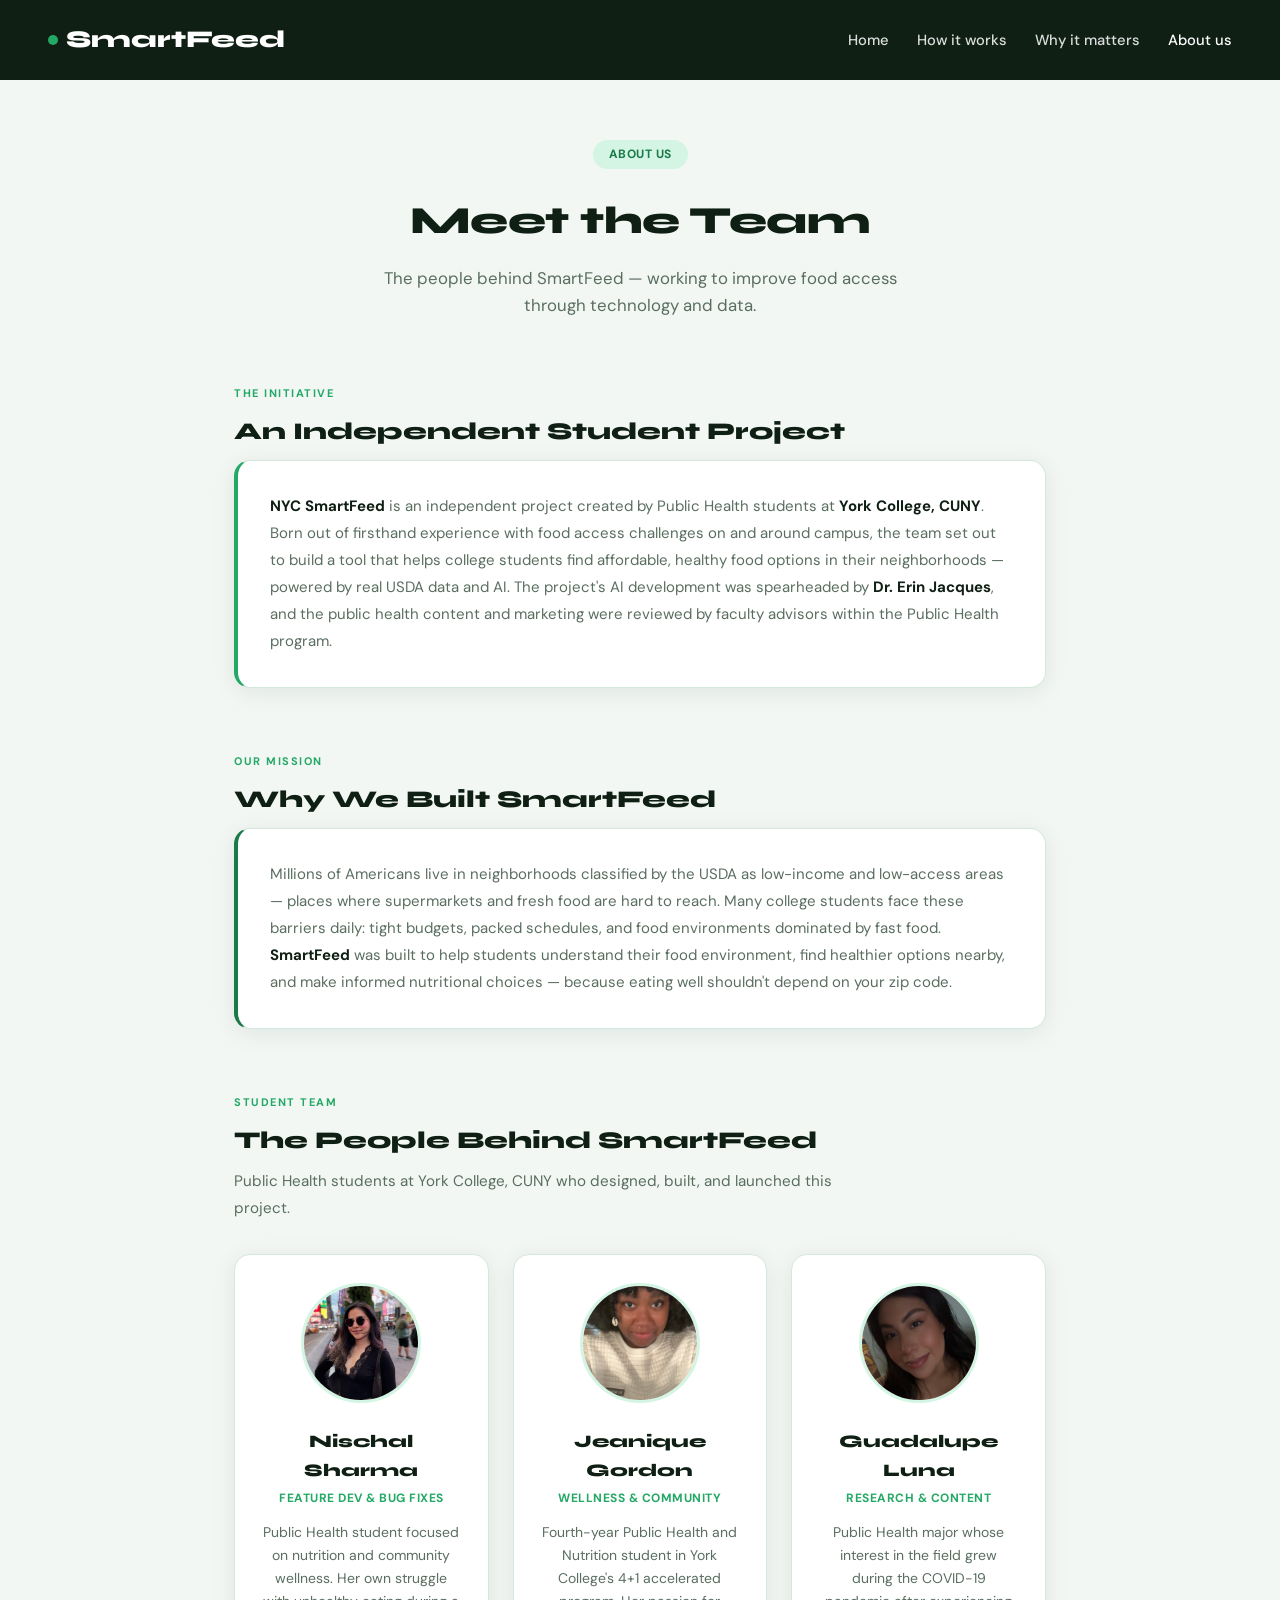
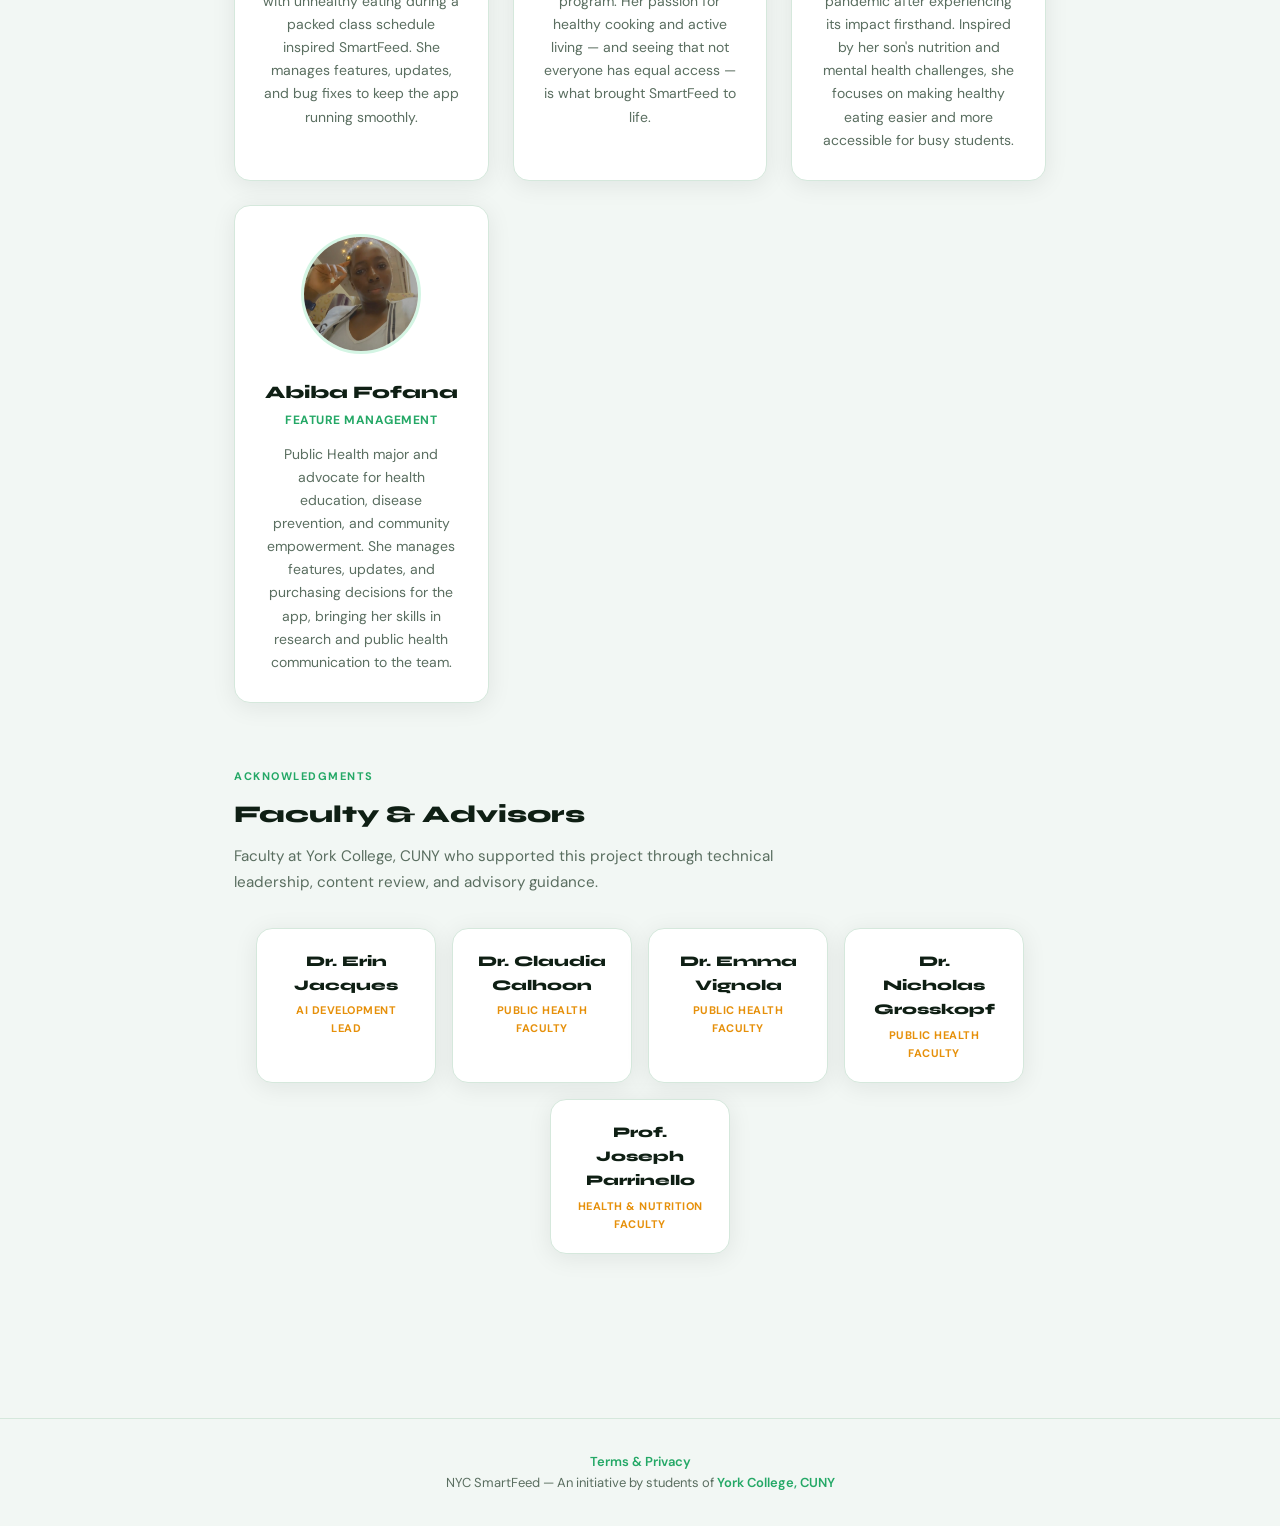
==== commit 8ca6f497: "Add Prof. Joseph Parrinello to faculty advisors, center 5-card grid Added as Health & Nutrition Facu" ====
--- a/about.html
+++ b/about.html
@@ -205,9 +205,13 @@
   }
   /* ── Advisors grid ── */
   .advisors-grid {
-    display: grid;
-    grid-template-columns: repeat(auto-fill, minmax(180px, 1fr));
+    display: flex;
+    flex-wrap: wrap;
+    justify-content: center;
     gap: 16px;
+  }
+  .advisors-grid .advisor-card {
+    flex: 0 1 180px;
   }
   .advisor-card {
     background: var(--w);
@@ -398,7 +402,7 @@
     <h2 class="section-title">Faculty &amp; Advisors</h2>
     <div class="section-desc">Faculty at York College, CUNY who supported this project through technical leadership, content review, and advisory guidance.</div>
 
-    <div class="advisors-grid">
+    <div class="advisors-grid advisors-5">
       <div class="advisor-card">
         <div class="advisor-name">Dr. Erin Jacques</div>
         <div class="advisor-role">AI Development Lead</div>
@@ -414,6 +418,10 @@
       <div class="advisor-card">
         <div class="advisor-name">Dr. Nicholas Grosskopf</div>
         <div class="advisor-role">Public Health Faculty</div>
+      </div>
+      <div class="advisor-card">
+        <div class="advisor-name">Prof. Joseph Parrinello</div>
+        <div class="advisor-role">Health &amp; Nutrition Faculty</div>
       </div>
     </div>
   </section>
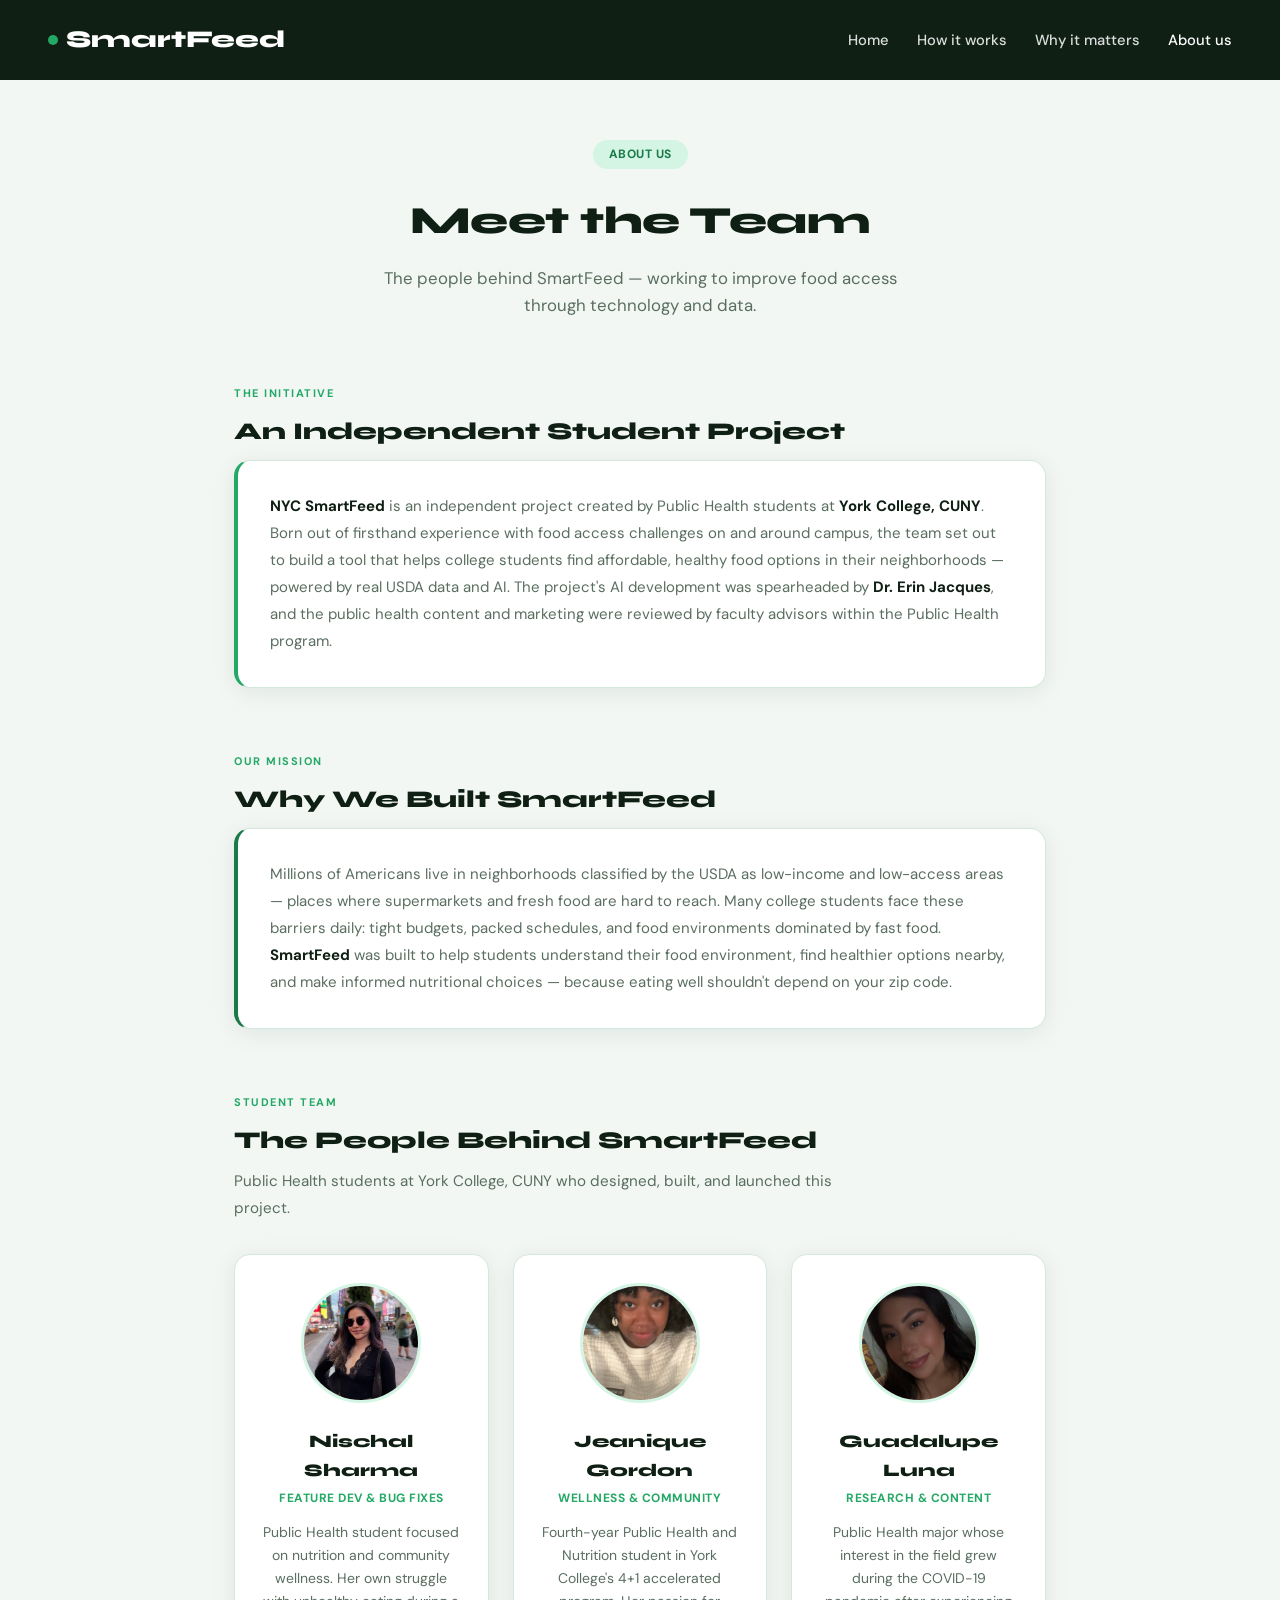
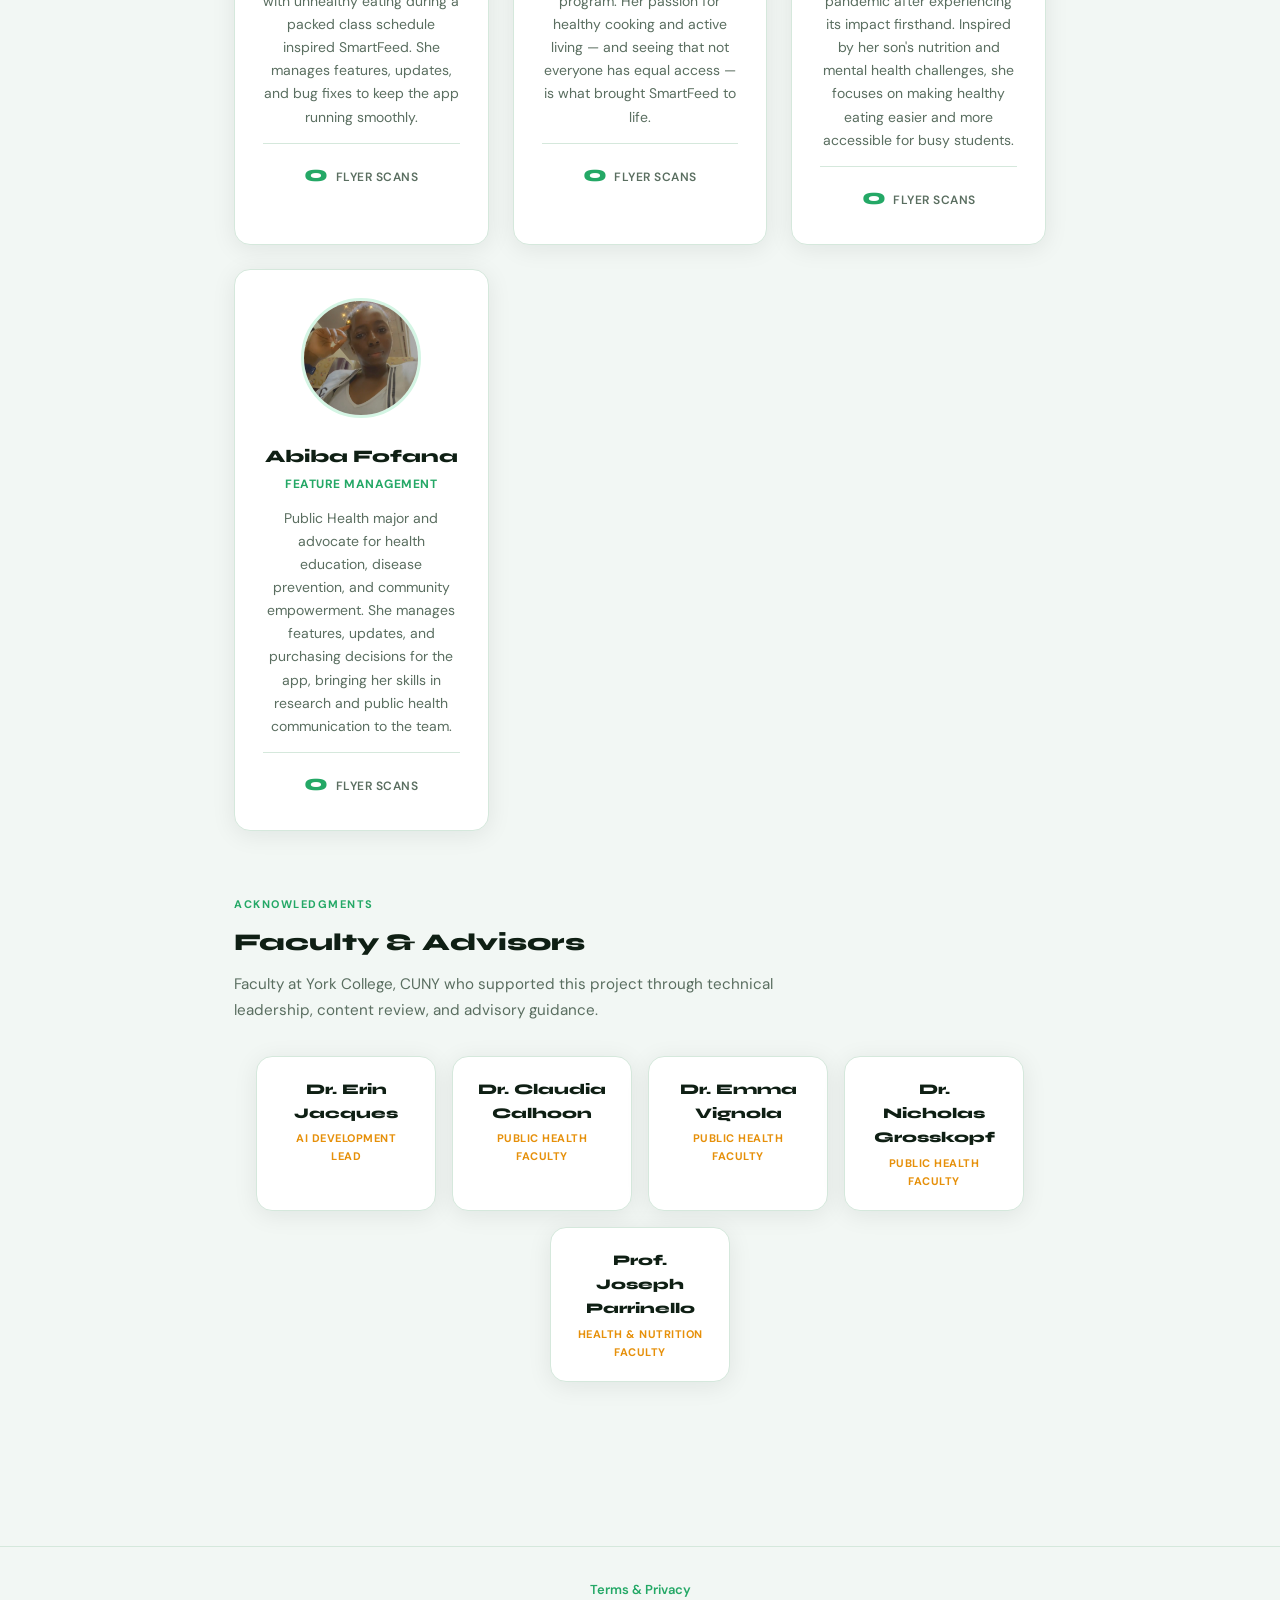
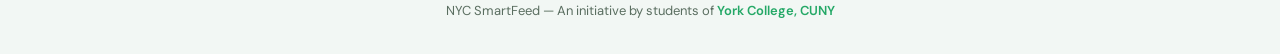
==== commit a5cae0a4: "Add live stats: flyer tracking + homepage counters + student leaderboard - Auto-log visits to flyer_" ====
--- a/about.html
+++ b/about.html
@@ -203,6 +203,25 @@
     color: var(--text-muted);
     line-height: 1.65;
   }
+  /* ── Flyer counter ── */
+  .flyer-counter {
+    margin-top: 14px;
+    padding-top: 12px;
+    border-top: 1px solid var(--border);
+    font-size: 12px;
+    color: var(--text-muted);
+    font-weight: 600;
+    text-transform: uppercase;
+    letter-spacing: 0.5px;
+  }
+  .flyer-num {
+    font-family: 'Syne', sans-serif;
+    font-weight: 800;
+    font-size: 1.4rem;
+    color: var(--gl);
+    margin-right: 4px;
+    letter-spacing: 0;
+  }
   /* ── Advisors grid ── */
   .advisors-grid {
     display: flex;
@@ -368,6 +387,7 @@
         <div class="team-name">Nischal Sharma</div>
         <div class="team-role">Feature Dev &amp; Bug Fixes</div>
         <div class="team-bio">Public Health student focused on nutrition and community wellness. Her own struggle with unhealthy eating during a packed class schedule inspired SmartFeed. She manages features, updates, and bug fixes to keep the app running smoothly.</div>
+        <div class="flyer-counter" data-src="nischal"><span class="flyer-num">—</span> flyer scans</div>
       </div>
 
       <!-- Jeanique Gordon -->
@@ -376,6 +396,7 @@
         <div class="team-name">Jeanique Gordon</div>
         <div class="team-role">Wellness &amp; Community</div>
         <div class="team-bio">Fourth-year Public Health and Nutrition student in York College's 4+1 accelerated program. Her passion for healthy cooking and active living &mdash; and seeing that not everyone has equal access &mdash; is what brought SmartFeed to life.</div>
+        <div class="flyer-counter" data-src="jeanique"><span class="flyer-num">—</span> flyer scans</div>
       </div>
 
       <!-- Guadalupe Luna -->
@@ -384,6 +405,7 @@
         <div class="team-name">Guadalupe Luna</div>
         <div class="team-role">Research &amp; Content</div>
         <div class="team-bio">Public Health major whose interest in the field grew during the COVID-19 pandemic after experiencing its impact firsthand. Inspired by her son's nutrition and mental health challenges, she focuses on making healthy eating easier and more accessible for busy students.</div>
+        <div class="flyer-counter" data-src="guadalupe"><span class="flyer-num">—</span> flyer scans</div>
       </div>
 
       <!-- Abiba Fofana -->
@@ -392,6 +414,7 @@
         <div class="team-name">Abiba Fofana</div>
         <div class="team-role">Feature Management</div>
         <div class="team-bio">Public Health major and advocate for health education, disease prevention, and community empowerment. She manages features, updates, and purchasing decisions for the app, bringing her skills in research and public health communication to the team.</div>
+        <div class="flyer-counter" data-src="abiba"><span class="flyer-num">—</span> flyer scans</div>
       </div>
     </div>
   </section>
@@ -433,5 +456,29 @@
   <p>NYC SmartFeed &mdash; An initiative by students of <a href="https://www.york.cuny.edu" target="_blank">York College, CUNY</a></p>
 </footer>
 
+<!-- Live flyer scan counts from Supabase -->
+<script src="/supabase.min.js"></script>
+<script>
+(async function loadFlyerCounts() {
+  try {
+    const SUPABASE_URL = 'https://seyildptkabaukqkgahg.supabase.co';
+    const SUPABASE_ANON_KEY = 'eyJhbGciOiJIUzI1NiIsInR5cCI6IkpXVCJ9.eyJpc3MiOiJzdXBhYmFzZSIsInJlZiI6InNleWlsZHB0a2FiYXVrcWtnYWhnIiwicm9sZSI6ImFub24iLCJpYXQiOjE3NzM0MTUxMTEsImV4cCI6MjA4ODk5MTExMX0.UYZdZo7DS0WSQ_3yVR38lN8RUu8b-HOj6u7_prtlNKc';
+    const { createClient } = supabase;
+    const sb = createClient(SUPABASE_URL, SUPABASE_ANON_KEY, { auth: { persistSession: false } });
+
+    const counters = document.querySelectorAll('.flyer-counter');
+    for (const el of counters) {
+      const src = el.dataset.src;
+      const { count } = await sb.from('flyer_visits')
+        .select('*', { count: 'exact', head: true })
+        .eq('source', src);
+      el.querySelector('.flyer-num').textContent = (count || 0).toLocaleString();
+    }
+  } catch (e) {
+    // Silently fail — counts are non-critical
+  }
+})();
+</script>
+
 </body>
 </html>
